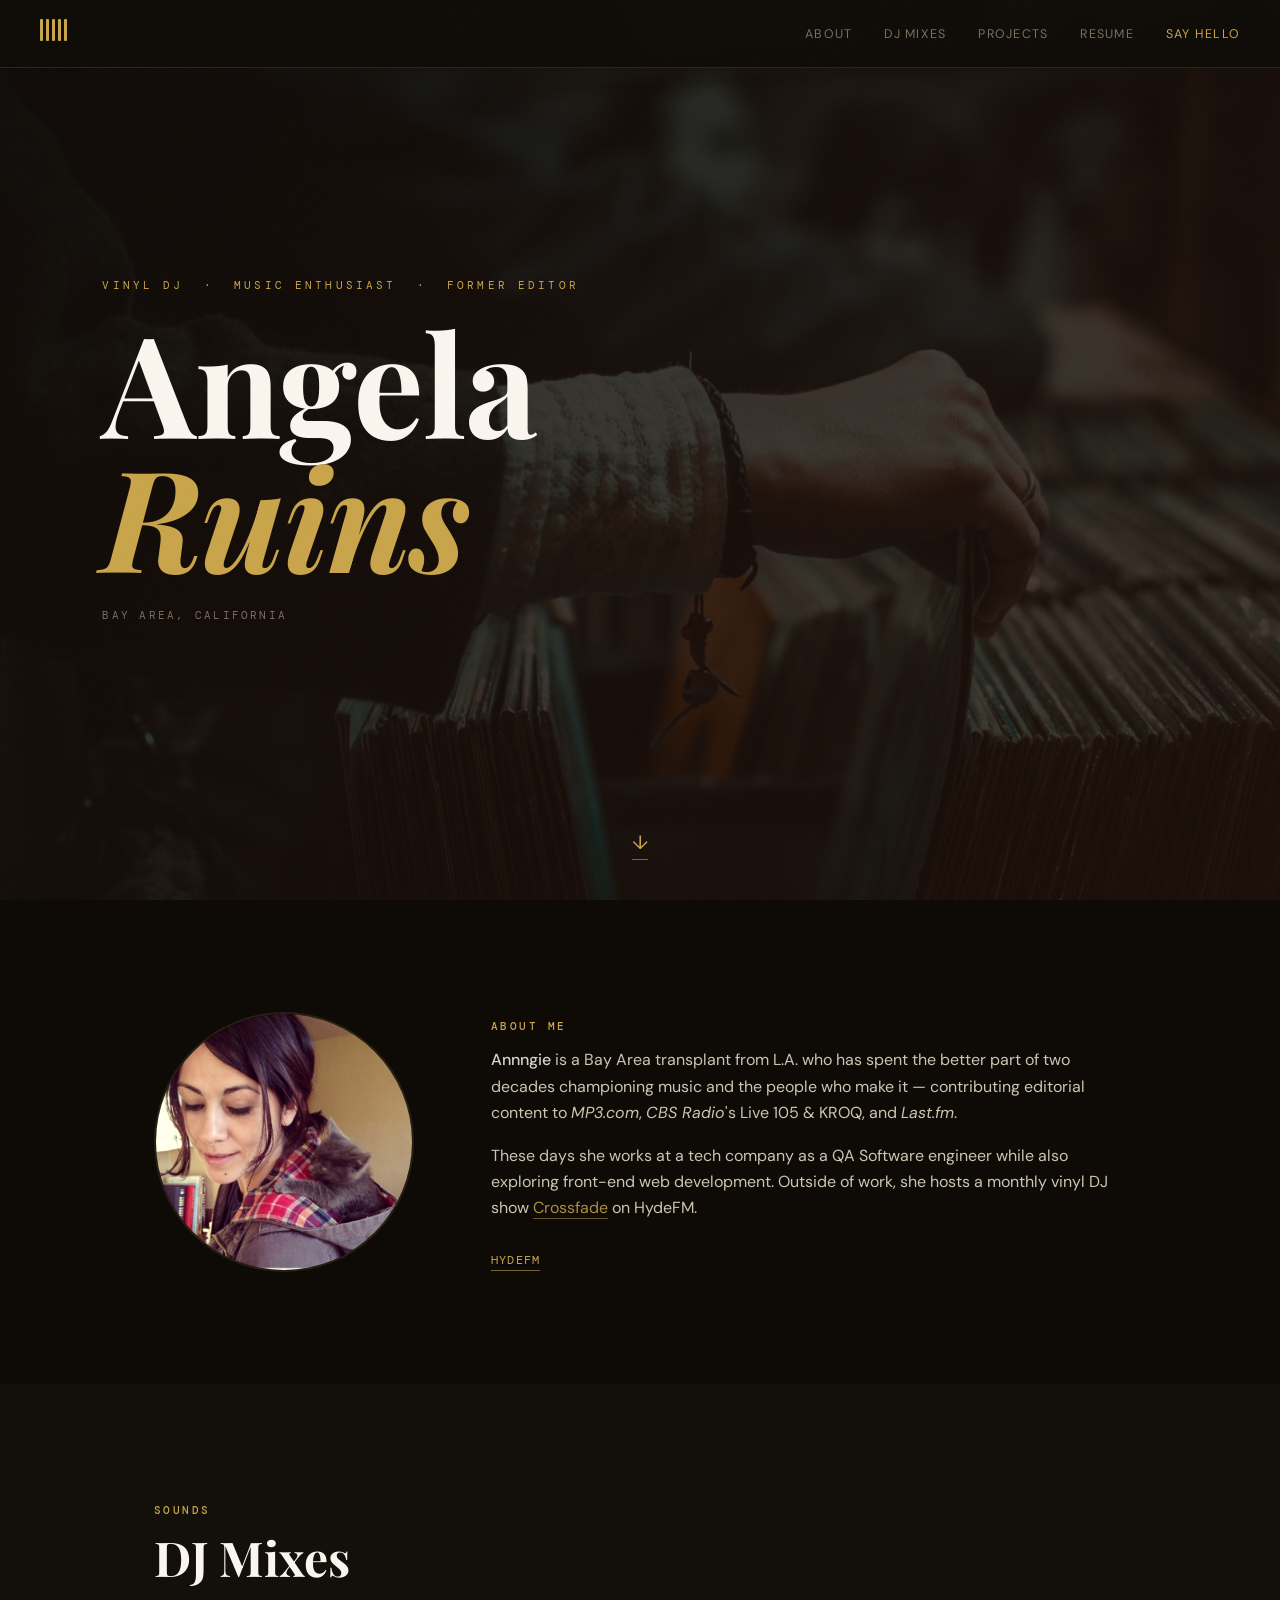
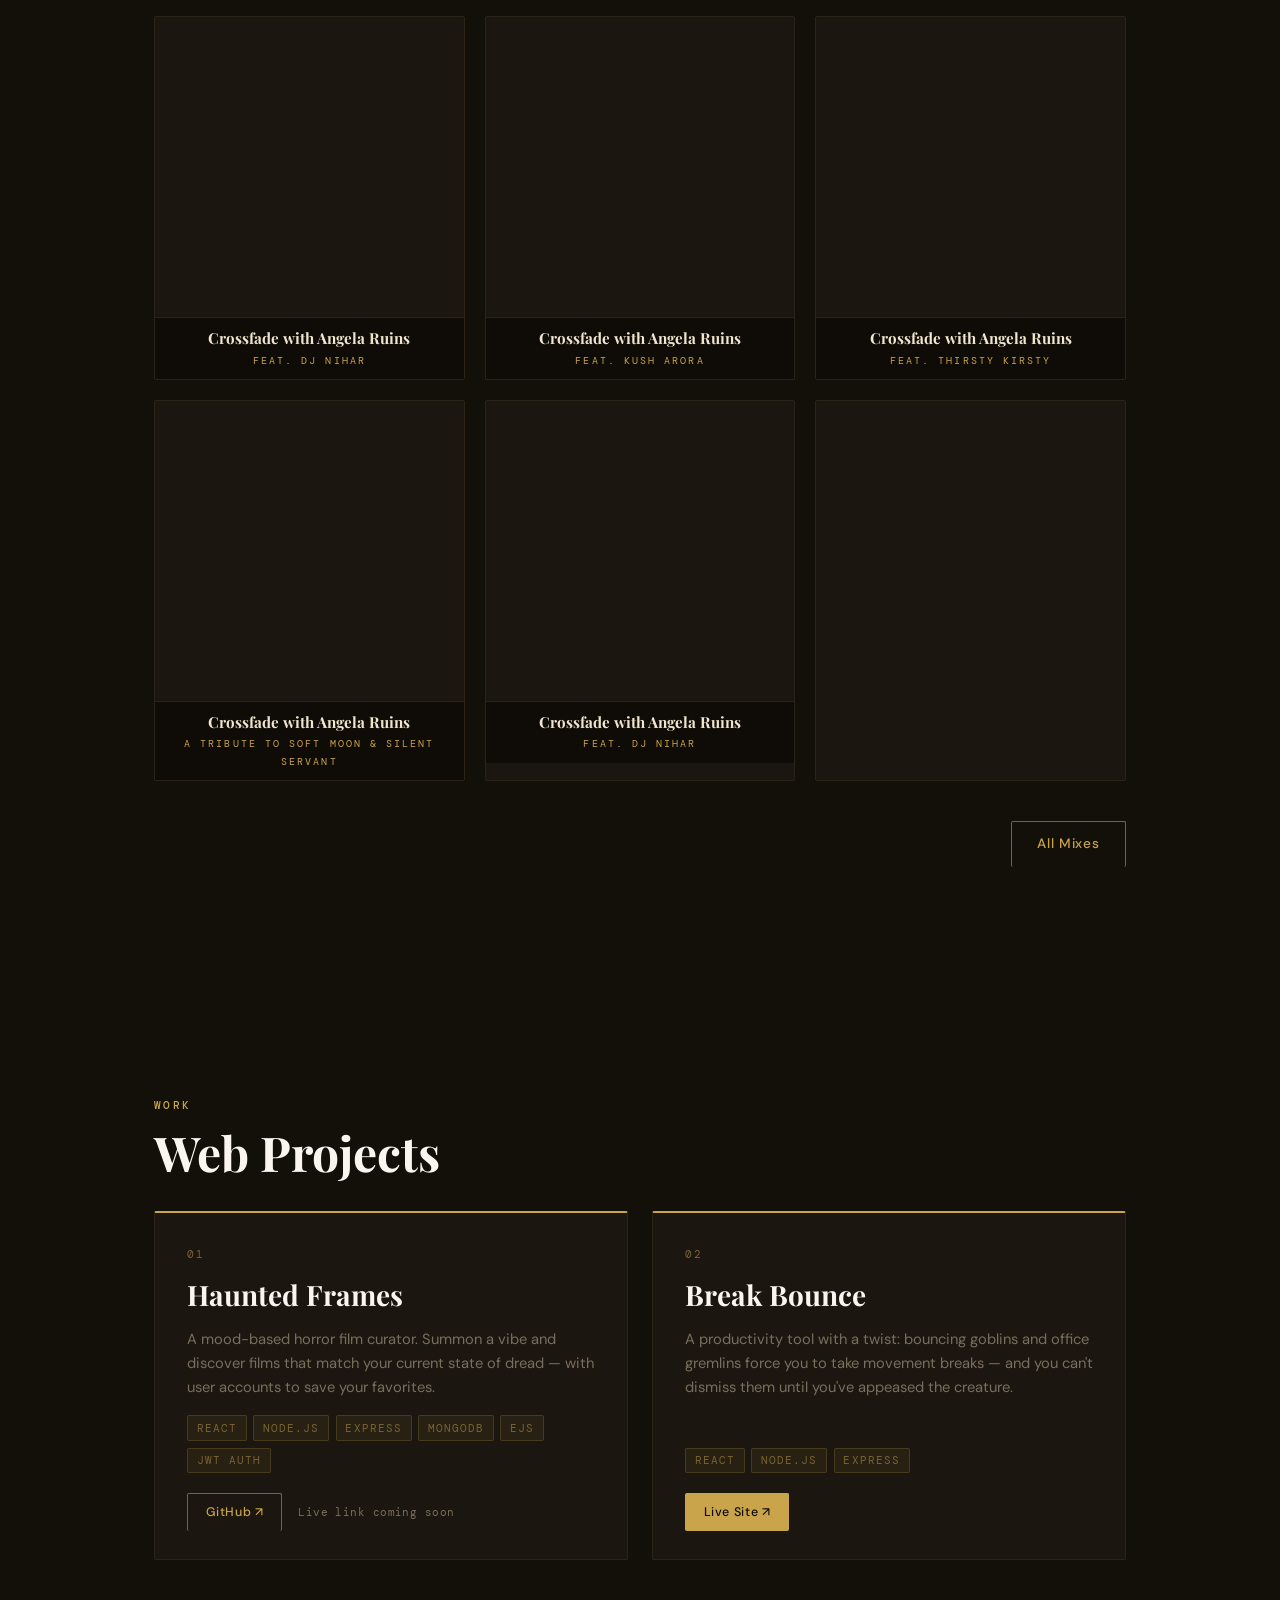
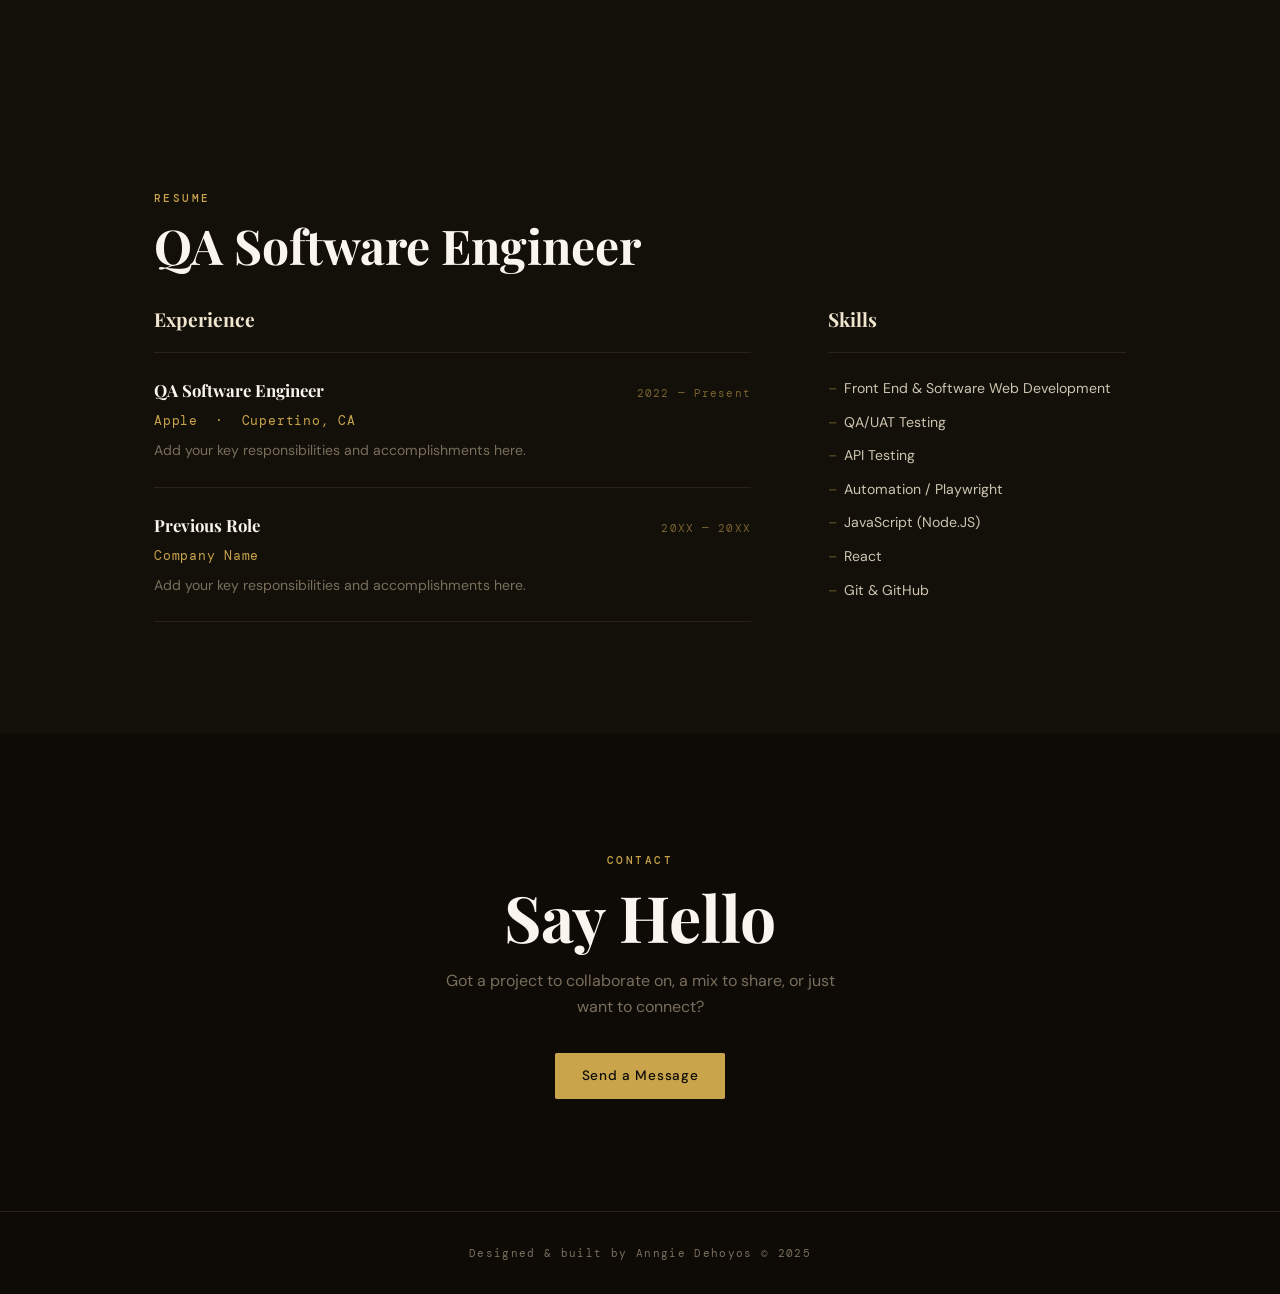
==== index.html @ 7c6131b7 "updated the bio" ====
<!doctype html>
<html lang="en">
  <head>
    <meta charset="UTF-8" />
    <meta name="viewport" content="width=device-width, initial-scale=1.0" />
    <title>Angela Ruins — Anngie Dehoyos</title>
    <link rel="preconnect" href="https://fonts.googleapis.com" />
    <link rel="preconnect" href="https://fonts.gstatic.com" crossorigin />
    <link
      href="https://fonts.googleapis.com/css2?family=Playfair+Display:ital,wght@0,400;0,700;1,400;1,700&family=DM+Sans:opsz,wght@9..40,300;9..40,400;9..40,500&family=DM+Mono:ital,wght@0,400;0,500;1,400&display=swap"
      rel="stylesheet"
    />
    <link rel="stylesheet" href="css/style.css" />
  </head>
  <body>
    <nav class="nav" id="nav">
      <a href="#top" class="nav__logo" aria-label="Home">
        <span class="eq">
          <span class="eq__bar"></span>
          <span class="eq__bar"></span>
          <span class="eq__bar"></span>
          <span class="eq__bar"></span>
          <span class="eq__bar"></span>
        </span>
      </a>
      <button
        class="nav__hamburger"
        id="hamburger"
        aria-label="Open menu"
        aria-expanded="false"
      >
        <span></span>
        <span></span>
        <span></span>
      </button>
      <ul class="nav__links" id="nav-links">
        <li><a href="#about">About</a></li>
        <li><a href="#mixes">DJ Mixes</a></li>
        <li><a href="#projects">Projects</a></li>
        <li><a href="#resume">Resume</a></li>
        <li><a href="#contact" class="nav__cta">Say Hello</a></li>
      </ul>
    </nav>

    <header class="hero" id="top">
      <div class="hero__overlay"></div>
      <div class="hero__content">
        <p class="hero__eyebrow">
          Vinyl DJ &nbsp;·&nbsp; Music Enthusiast &nbsp;·&nbsp; Former Editor
        </p>
        <h1 class="hero__name">Angela<br /><em>Ruins</em></h1>
        <p class="hero__location">Bay Area, California</p>
      </div>
      <a href="#about" class="hero__scroll" aria-label="Scroll down">↓</a>
    </header>

    <!-- ============ ABOUT ============ -->
    <section class="about" id="about">
      <div class="container">
        <div class="about__inner">
          <div class="about__img-wrap">
            <img
              src="images/work/anngieprofile.jpg"
              alt="Anngie Dehoyos"
              class="about__img"
            />
          </div>
          <div class="about__body">
            <span class="label">About Me</span>
            <!-- <h2>QA Lead, Web Developer <em>&amp; Vinyl DJ</em></h2> -->
            <p>
              <strong>Annngie</strong> is a Bay Area transplant from L.A. who
              has spent the better part of two decades championing music and the
              people who make it — contributing editorial content to
              <em>MP3.com</em>, <em>CBS Radio</em>'s Live 105 &amp; KROQ, and
              <em>Last.fm</em>.
            </p>
            <p>
              These days she works at a tech company as a QA Software engineer
              while also exploring front-end web development. Outside of work,
              she hosts a monthly vinyl DJ show
              <a
                href="https://hydefm.com/residents/angela-ruins/"
                target="_blank"
                rel="noopener"
                >Crossfade</a
              >
              on HydeFM.
            </p>
            <div class="about__links">
              <a
                href="https://hydefm.com/residents/angela-ruins/"
                target="_blank"
                rel="noopener"
                >HydeFM</a
              >
            </div>
          </div>
        </div>
      </div>
    </section>

    <!-- ============ DJ MIXES ============ -->
    <section class="mixes" id="mixes">
      <div class="container">
        <span class="label">Sounds</span>
        <h2>DJ Mixes</h2>
        <div class="mixes__grid">
          <div class="mix-card">
            <iframe
              scrolling="no"
              frameborder="no"
              allow="autoplay"
              src="https://w.soundcloud.com/player/?url=https%3A//api.soundcloud.com/tracks/1441502086&color=%23c9a44a&auto_play=false&hide_related=false&show_comments=true&show_user=true&show_reposts=false&show_teaser=true&visual=true"
            ></iframe>
            <div class="mix-card__label">
              <p class="mix-card__show">Crossfade with Angela Ruins</p>
              <p class="mix-card__guest">feat. DJ Nihar</p>
            </div>
          </div>

          <div class="mix-card">
            <iframe
              scrolling="no"
              frameborder="no"
              allow="autoplay"
              src="https://w.soundcloud.com/player/?url=https%3A//api.soundcloud.com/tracks/1631159748&color=%23c9a44a&auto_play=false&hide_related=false&show_comments=true&show_user=true&show_reposts=false&show_teaser=true&visual=true"
            ></iframe>
            <div class="mix-card__label">
              <p class="mix-card__show">Crossfade with Angela Ruins</p>
              <p class="mix-card__guest">feat. Kush Arora</p>
            </div>
          </div>

          <div class="mix-card">
            <iframe
              scrolling="no"
              frameborder="no"
              allow="autoplay"
              src="https://w.soundcloud.com/player/?url=https%3A//api.soundcloud.com/tracks/2148086550&color=%23c9a44a&auto_play=false&hide_related=false&show_comments=true&show_user=true&show_reposts=false&show_teaser=true&visual=true"
            ></iframe>
            <div class="mix-card__label">
              <p class="mix-card__show">Crossfade with Angela Ruins</p>
              <p class="mix-card__guest">feat. Thirsty Kirsty</p>
            </div>
          </div>

          <div class="mix-card">
            <iframe
              scrolling="no"
              frameborder="no"
              allow="autoplay"
              src="https://w.soundcloud.com/player/?url=https%3A//api.soundcloud.com/tracks/1739019846&color=%23c9a44a&auto_play=false&hide_related=false&show_comments=true&show_user=true&show_reposts=false&show_teaser=true&visual=true"
            ></iframe>
            <div class="mix-card__label">
              <p class="mix-card__show">Crossfade with Angela Ruins</p>
              <p class="mix-card__guest">
                A Tribute to Soft Moon &amp; Silent Servant
              </p>
            </div>
          </div>

          <div class="mix-card">
            <iframe
              scrolling="no"
              frameborder="no"
              allow="autoplay"
              src="https://w.soundcloud.com/player/?url=https%3A//api.soundcloud.com/tracks/1608524070&color=%23c9a44a&auto_play=false&hide_related=false&show_comments=true&show_user=true&show_reposts=false&show_teaser=true&visual=true"
            ></iframe>
            <div class="mix-card__label">
              <p class="mix-card__show">Crossfade with Angela Ruins</p>
              <p class="mix-card__guest">feat. DJ Nihar</p>
            </div>
          </div>

          <div class="mix-card">
            <iframe
              scrolling="no"
              frameborder="no"
              allow="autoplay"
              src="https://w.soundcloud.com/player/?url=https%3A//api.soundcloud.com/tracks/2106575844&color=%23c9a44a&auto_play=false&hide_related=false&show_comments=true&show_user=true&show_reposts=false&show_teaser=true&visual=true"
            ></iframe>
          </div>
        </div>
        <div class="mixes__more">
          <a href="djmixes.html" class="btn btn--outline">All Mixes</a>
        </div>
      </div>
    </section>

    <!-- ============ PROJECTS ============ -->
    <section class="projects" id="projects">
      <div class="container">
        <span class="label">Work</span>
        <h2>Web Projects</h2>
        <div class="projects__grid">
          <article class="project-card">
            <span class="project-card__num">01</span>
            <h3 class="project-card__title">Haunted Frames</h3>
            <p class="project-card__desc">
              A mood-based horror film curator. Summon a vibe and discover films
              that match your current state of dread — with user accounts to
              save your favorites.
            </p>
            <ul class="project-card__stack">
              <li>React</li>
              <li>Node.js</li>
              <li>Express</li>
              <li>MongoDB</li>
              <li>EJS</li>
              <li>JWT Auth</li>
            </ul>
            <div class="project-card__actions">
              <a href="#" class="btn btn--outline btn--sm">GitHub ↗</a>
              <span class="project-card__status">Live link coming soon</span>
            </div>
          </article>

          <article class="project-card">
            <span class="project-card__num">02</span>
            <h3 class="project-card__title">Break Bounce</h3>
            <p class="project-card__desc">
              A productivity tool with a twist: bouncing goblins and office
              gremlins force you to take movement breaks — and you can't dismiss
              them until you've appeased the creature.
            </p>
            <ul class="project-card__stack">
              <li>React</li>
              <li>Node.js</li>
              <li>Express</li>
            </ul>
            <div class="project-card__actions">
              <a
                href="https://break-bounce.vercel.app/"
                target="_blank"
                rel="noopener"
                class="btn btn--accent btn--sm"
                >Live Site ↗</a
              >
            </div>
          </article>
        </div>
      </div>
    </section>

    <!-- ============ RESUME ============ -->
    <section class="resume" id="resume">
      <div class="container">
        <span class="label">Resume</span>
        <h2>QA Software Engineer</h2>
        <div class="resume__inner">
          <div class="resume__experience">
            <h3>Experience</h3>

            <div class="resume__entry">
              <div class="resume__entry-header">
                <strong>QA Software Engineer</strong>
                <span class="resume__years">2022 — Present</span>
              </div>
              <p class="resume__company">Apple &nbsp;·&nbsp; Cupertino, CA</p>
              <p class="resume__detail">
                Add your key responsibilities and accomplishments here.
              </p>
            </div>

            <div class="resume__entry">
              <div class="resume__entry-header">
                <strong>Previous Role</strong>
                <span class="resume__years">20XX — 20XX</span>
              </div>
              <p class="resume__company">Company Name</p>
              <p class="resume__detail">
                Add your key responsibilities and accomplishments here.
              </p>
            </div>
          </div>

          <div class="resume__skills">
            <h3>Skills</h3>
            <ul>
              <li>Front End & Software Web Development</li>
              <li>QA/UAT Testing</li>
              <li>API Testing</li>
              <li>Automation / Playwright</li>
              <li>JavaScript (Node.JS)</li>
              <li>React</li>
              <li>Git &amp; GitHub</li>
            </ul>
          </div>
        </div>
      </div>
    </section>

    <!-- ============ CONTACT ============ -->
    <section class="contact" id="contact">
      <div class="container">
        <span class="label">Contact</span>
        <h2 class="contact__heading">Say Hello</h2>
        <p class="contact__sub">
          Got a project to collaborate on, a mix to share, or just want to
          connect?
        </p>
        <a href="mailto:thakillerbee@gmail.com" class="btn btn--accent"
          >Send a Message</a
        >
      </div>
    </section>

    <footer class="footer">
      <div class="container">
        <p>Designed &amp; built by Anngie Dehoyos &copy; 2025</p>
      </div>
    </footer>

    <script src="js/main.js"></script>
  </body>
</html>
---- css/style.css ----
/* ============================================================
   WARM ANALOG VINYL — Angela Ruins
   ============================================================ */

:root {
  --bg:       #0e0b07;
  --bg-alt:   #131009;
  --bg-card:  #1c1610;
  --border:   #2c2318;
  --gold:     #c9a44a;
  --gold-dim: #7a6332;
  --cream:    #f0e5cf;
  --muted:    #7a6e5c;
  --white:    #faf6ef;

  --serif: 'Playfair Display', Georgia, serif;
  --sans:  'DM Sans', system-ui, -apple-system, sans-serif;
  --mono:  'DM Mono', 'Courier New', monospace;

  --max-w: 1100px;
  --pad:   clamp(1.5rem, 5vw, 4rem);
}

/* ---- Reset ---- */
*, *::before, *::after { box-sizing: border-box; margin: 0; padding: 0; }
html  { scroll-behavior: smooth; }
img   { max-width: 100%; display: block; }
ul    { list-style: none; }
a     { color: inherit; text-decoration: none; }

/* ---- Grain overlay ---- */
body::after {
  content: '';
  position: fixed;
  inset: 0;
  background-image: url("data:image/svg+xml,%3Csvg xmlns='http://www.w3.org/2000/svg' width='300' height='300'%3E%3Cfilter id='n'%3E%3CfeTurbulence type='fractalNoise' baseFrequency='0.75' numOctaves='4' stitchTiles='stitch'/%3E%3C/filter%3E%3Crect width='300' height='300' filter='url(%23n)' opacity='1'/%3E%3C/svg%3E");
  opacity: 0.03;
  pointer-events: none;
  z-index: 9998;
}

body {
  background-color: var(--bg);
  color: var(--cream);
  font-family: var(--sans);
  font-size: 1rem;
  line-height: 1.65;
  -webkit-font-smoothing: antialiased;
}

/* ---- Utility ---- */
.container {
  max-width: var(--max-w);
  margin: 0 auto;
  padding: 0 var(--pad);
}

.label {
  display: inline-block;
  font-family: var(--mono);
  font-size: 0.7rem;
  font-weight: 500;
  letter-spacing: 0.22em;
  text-transform: uppercase;
  color: var(--gold);
  margin-bottom: 0.75rem;
}

h2 {
  font-family: var(--serif);
  font-size: clamp(2rem, 4vw, 3rem);
  font-weight: 700;
  color: var(--white);
  line-height: 1.1;
  margin-bottom: 2rem;
}

h2 em {
  font-style: italic;
  color: var(--gold);
}

h3 {
  font-family: var(--serif);
  font-size: 1.2rem;
  font-weight: 700;
  color: var(--cream);
  margin-bottom: 1.25rem;
}

p { color: var(--cream); opacity: 0.85; }
strong { color: var(--white); font-weight: 500; }

a:not(.btn):not(.nav__logo):not(.nav__links a):not(.nav__cta) {
  color: var(--gold);
  border-bottom: 1px solid var(--gold-dim);
  transition: color 0.2s, border-color 0.2s;
}
a:not(.btn):not(.nav__logo):not(.nav__links a):not(.nav__cta):hover {
  color: var(--white);
  border-color: var(--cream);
}

/* ---- Buttons ---- */
.btn {
  display: inline-block;
  font-family: var(--sans);
  font-size: 0.85rem;
  font-weight: 500;
  letter-spacing: 0.05em;
  padding: 0.7rem 1.6rem;
  border-radius: 2px;
  border: 1px solid transparent;
  cursor: pointer;
  transition: background 0.2s, color 0.2s, border-color 0.2s;
  text-decoration: none;
  border-bottom: none;
}

.btn--accent {
  background: var(--gold);
  color: var(--bg);
  border-color: var(--gold);
}
.btn--accent:hover {
  background: #ddb95a;
  border-color: #ddb95a;
  color: var(--bg);
}

.btn--outline {
  background: transparent;
  color: var(--gold);
  border-color: var(--gold-dim);
}
.btn--outline:hover {
  border-color: var(--gold);
  color: var(--white);
}

.btn--ghost {
  background: transparent;
  color: var(--muted);
  border-color: var(--border);
}
.btn--ghost:hover {
  color: var(--cream);
  border-color: var(--muted);
}

.btn--sm {
  font-size: 0.78rem;
  padding: 0.5rem 1.1rem;
}

/* ============================================================
   NAV
   ============================================================ */
.nav {
  position: fixed;
  top: 0; left: 0;
  width: 100%;
  z-index: 1000;
  display: flex;
  align-items: center;
  justify-content: space-between;
  padding: 1.1rem 2.5rem;
  background: rgba(14, 11, 7, 0.93);
  backdrop-filter: blur(10px);
  -webkit-backdrop-filter: blur(10px);
  border-bottom: 1px solid var(--border);
}

.nav__logo {
  font-family: var(--serif);
  font-size: 1.2rem;
  font-style: italic;
  color: var(--gold);
  letter-spacing: 0.01em;
  transition: color 0.2s;
}
.nav__logo:hover { color: var(--cream); }

.eq {
  display: inline-flex;
  align-items: flex-end;
  gap: 3px;
  height: 22px;
}

.eq__bar {
  display: block;
  width: 3px;
  height: 22px;
  background: var(--gold);
  border-radius: 1px;
  transform-origin: bottom;
  animation: eq-bounce 0.9s ease-in-out infinite alternate;
}
.eq__bar:nth-child(1) { animation-duration: 0.8s;  animation-delay: 0.0s;  }
.eq__bar:nth-child(2) { animation-duration: 1.1s;  animation-delay: 0.2s;  }
.eq__bar:nth-child(3) { animation-duration: 0.65s; animation-delay: 0.05s; }
.eq__bar:nth-child(4) { animation-duration: 1.25s; animation-delay: 0.35s; }
.eq__bar:nth-child(5) { animation-duration: 0.95s; animation-delay: 0.15s; }

@keyframes eq-bounce {
  from { transform: scaleY(0.15); }
  to   { transform: scaleY(1);    }
}

.nav__links {
  display: flex;
  align-items: center;
  gap: 2rem;
}

.nav__links a {
  font-size: 0.78rem;
  font-weight: 400;
  letter-spacing: 0.1em;
  text-transform: uppercase;
  color: var(--muted);
  transition: color 0.2s;
  border: none;
}
.nav__links a:hover { color: var(--cream); }

.nav__cta { color: var(--gold) !important; }

.nav__hamburger {
  display: none;
  flex-direction: column;
  gap: 5px;
  background: none;
  border: none;
  cursor: pointer;
  padding: 4px;
  position: relative;
  z-index: 1001;
}
.nav__hamburger span {
  display: block;
  width: 22px;
  height: 1.5px;
  background: var(--cream);
  transition: transform 0.25s, opacity 0.25s;
}
.nav__hamburger.open span:nth-child(1) { transform: translateY(6.5px) rotate(45deg); }
.nav__hamburger.open span:nth-child(2) { opacity: 0; }
.nav__hamburger.open span:nth-child(3) { transform: translateY(-6.5px) rotate(-45deg); }

/* ============================================================
   HERO
   ============================================================ */
.hero {
  position: relative;
  height: 100svh;
  min-height: 600px;
  display: flex;
  align-items: center;
  background: url('../images/work/edu-grande-81410-unsplash.jpg') center / cover no-repeat;
  overflow: hidden;
}

.hero__overlay {
  position: absolute;
  inset: 0;
  background: linear-gradient(
    135deg,
    rgba(14, 11, 7, 0.88) 0%,
    rgba(28, 16, 8, 0.78) 100%
  );
}

.hero__content {
  position: relative;
  z-index: 1;
  padding: 0 clamp(2rem, 8vw, 8rem);
}

.hero__eyebrow {
  font-family: var(--mono);
  font-size: 0.7rem;
  letter-spacing: 0.28em;
  text-transform: uppercase;
  color: var(--gold);
  opacity: 1;
  margin-bottom: 1.25rem;
}

.hero__name {
  font-family: var(--serif);
  font-size: clamp(4rem, 11vw, 9.5rem);
  font-weight: 700;
  line-height: 0.95;
  color: var(--white);
  letter-spacing: -0.01em;
}
.hero__name em {
  font-style: italic;
  color: var(--gold);
}

.hero__location {
  font-family: var(--mono);
  font-size: 0.7rem;
  letter-spacing: 0.2em;
  text-transform: uppercase;
  color: var(--muted);
  opacity: 1;
  margin-top: 1.5rem;
}

.hero__scroll {
  position: absolute;
  bottom: 2.5rem;
  left: 50%;
  transform: translateX(-50%);
  color: var(--muted);
  font-size: 1.2rem;
  z-index: 1;
  animation: bob 2.5s ease-in-out infinite;
  border: none;
}
@keyframes bob {
  0%, 100% { transform: translateX(-50%) translateY(0); }
  50%       { transform: translateX(-50%) translateY(7px); }
}

/* ============================================================
   SECTIONS — shared
   ============================================================ */
section {
  padding: clamp(4.5rem, 9vw, 7rem) 0;
  scroll-margin-top: 70px;
}

/* ============================================================
   ABOUT
   ============================================================ */
.about { background: var(--bg); }

.about__inner {
  display: grid;
  grid-template-columns: 260px 1fr;
  gap: clamp(2.5rem, 6vw, 5rem);
  align-items: start;
}

.about__img-wrap {
  position: sticky;
  top: 7rem;
}

.about__img {
  width: 100%;
  aspect-ratio: 1;
  object-fit: cover;
  border-radius: 50%;
  border: 2px solid var(--border);
  filter: sepia(12%) contrast(1.05);
}

.about__body p + p { margin-top: 1rem; }

.about__links {
  display: flex;
  gap: 1.5rem;
  margin-top: 1.75rem;
}

.about__links a {
  font-family: var(--mono);
  font-size: 0.78rem;
  letter-spacing: 0.1em;
  text-transform: uppercase;
}

/* ============================================================
   MIXES
   ============================================================ */
.mixes { background: var(--bg-alt); }

.mixes__grid {
  display: grid;
  grid-template-columns: repeat(3, 1fr);
  gap: 1.25rem;
}

.mix-card {
  position: relative;
  border: 1px solid var(--border);
  border-radius: 2px;
  overflow: hidden;
  background: var(--bg-card);
  transition: border-color 0.2s;
}
.mix-card:hover { border-color: var(--gold-dim); }

.mix-card iframe {
  display: block;
  width: 100%;
  height: 300px;
  border: none;
}

.mix-card__label {
  padding: 0.65rem 1rem;
  text-align: center;
  background: rgba(14, 11, 7, 0.85);
  border-top: 1px solid var(--border);
}

.mix-card__show {
  font-family: var(--serif);
  font-size: 0.95rem;
  font-weight: 700;
  color: var(--cream);
  opacity: 1;
  line-height: 1.3;
}
.mix-card__guest {
  font-family: var(--mono);
  font-size: 0.65rem;
  letter-spacing: 0.2em;
  text-transform: uppercase;
  color: var(--gold);
  opacity: 1;
  margin-top: 0.2rem;
}

.mixes__more {
  margin-top: 2.5rem;
  text-align: right;
}

/* ============================================================
   PROJECTS
   ============================================================ */
.projects { background: var(--bg-alt); }

.projects__grid {
  display: grid;
  grid-template-columns: 1fr 1fr;
  gap: 1.5rem;
}

.project-card {
  background: var(--bg-card);
  border: 1px solid var(--border);
  border-top: 2px solid var(--gold);
  padding: 2rem 2rem 1.75rem;
  display: flex;
  flex-direction: column;
  gap: 1rem;
  border-radius: 2px;
  transition: transform 0.2s, border-color 0.2s;
}
.project-card:hover {
  transform: translateY(-3px);
  border-color: var(--gold-dim);
  border-top-color: var(--gold);
}

.project-card__num {
  font-family: var(--mono);
  font-size: 0.7rem;
  letter-spacing: 0.18em;
  color: var(--gold-dim);
}

.project-card__title {
  font-family: var(--serif);
  font-size: 1.75rem;
  font-weight: 700;
  color: var(--white);
  margin: 0;
  line-height: 1.1;
}

.project-card__desc {
  font-size: 0.92rem;
  line-height: 1.65;
  color: var(--muted);
  opacity: 1;
  flex: 1;
}

.project-card__stack {
  display: flex;
  flex-wrap: wrap;
  gap: 0.4rem;
  padding: 0;
}
.project-card__stack li {
  font-family: var(--mono);
  font-size: 0.66rem;
  letter-spacing: 0.1em;
  text-transform: uppercase;
  color: var(--gold-dim);
  background: rgba(201, 164, 74, 0.07);
  border: 1px solid rgba(201, 164, 74, 0.2);
  padding: 0.2rem 0.55rem;
  border-radius: 2px;
}

.project-card__actions {
  display: flex;
  align-items: center;
  gap: 1rem;
  margin-top: 0.25rem;
}

.project-card__status {
  font-family: var(--mono);
  font-size: 0.7rem;
  color: var(--muted);
  letter-spacing: 0.04em;
}

/* ============================================================
   RESUME
   ============================================================ */
.resume { background: var(--bg-alt); }

.resume__inner {
  display: grid;
  grid-template-columns: 2fr 1fr;
  gap: clamp(2rem, 6vw, 5rem);
}

.resume__experience h3,
.resume__skills h3 {
  padding-bottom: 1rem;
  border-bottom: 1px solid var(--border);
  margin-bottom: 0;
}

.resume__entry {
  padding: 1.5rem 0;
  border-bottom: 1px solid var(--border);
}

.resume__entry-header {
  display: flex;
  justify-content: space-between;
  align-items: baseline;
  gap: 1rem;
  margin-bottom: 0.35rem;
}
.resume__entry-header strong {
  font-family: var(--serif);
  font-size: 1.05rem;
  font-weight: 700;
  color: var(--white);
}

.resume__years {
  font-family: var(--mono);
  font-size: 0.7rem;
  letter-spacing: 0.1em;
  color: var(--gold-dim);
  white-space: nowrap;
}

.resume__company {
  font-size: 0.8rem;
  font-family: var(--mono);
  color: var(--gold);
  letter-spacing: 0.06em;
  margin-bottom: 0.5rem;
  opacity: 1;
}

.resume__detail {
  font-size: 0.88rem;
  color: var(--muted);
  opacity: 1;
}

.resume__skills ul {
  display: flex;
  flex-direction: column;
  gap: 0.65rem;
  margin-top: 1.5rem;
}
.resume__skills li {
  font-size: 0.88rem;
  color: var(--cream);
  padding-left: 1rem;
  position: relative;
  opacity: 0.85;
}
.resume__skills li::before {
  content: '–';
  position: absolute;
  left: 0;
  color: var(--gold-dim);
}

/* ============================================================
   CONTACT
   ============================================================ */
.contact {
  background: var(--bg);
  text-align: center;
}

.contact__heading {
  font-family: var(--serif);
  font-size: clamp(2.5rem, 5vw, 4rem);
  font-weight: 700;
  color: var(--white);
  margin-bottom: 1rem;
  line-height: 1.1;
}

.contact__sub {
  font-size: 1rem;
  color: var(--muted);
  opacity: 1;
  max-width: 400px;
  margin: 0 auto 2rem;
}

/* mixes standalone page — offset for fixed nav */
.mixes--page {
  padding-top: clamp(6rem, 12vw, 9rem);
  background: var(--bg);
}

/* ============================================================
   FOOTER
   ============================================================ */
.footer {
  background: var(--bg);
  border-top: 1px solid var(--border);
  padding: 2rem 0;
  text-align: center;
}
.footer p {
  font-family: var(--mono);
  font-size: 0.7rem;
  letter-spacing: 0.12em;
  color: var(--muted);
  opacity: 1;
}

/* ============================================================
   RESPONSIVE
   ============================================================ */
@media (max-width: 900px) {
  .mixes__grid {
    grid-template-columns: repeat(2, 1fr);
  }
  .resume__inner {
    grid-template-columns: 1fr;
    gap: 2.5rem;
  }
}

@media (max-width: 700px) {
  .nav__hamburger { display: flex; }

  .nav__links {
    display: none;
    position: fixed;
    inset: 0;
    background: var(--bg);
    flex-direction: column;
    justify-content: center;
    align-items: center;
    gap: 2.5rem;
    z-index: 999;
  }
  .nav__links.open { display: flex; }
  .nav__links a { font-size: 1rem; }

  .about__inner {
    grid-template-columns: 1fr;
  }
  .about__img-wrap {
    position: static;
    max-width: 200px;
    margin: 0 auto;
  }
  .about__body  { text-align: center; }
  .about__links { justify-content: center; }

  .projects__grid { grid-template-columns: 1fr; }
  .mixes__grid    { grid-template-columns: 1fr; }

  .resume__entry-header {
    flex-direction: column;
    gap: 0.15rem;
  }
}
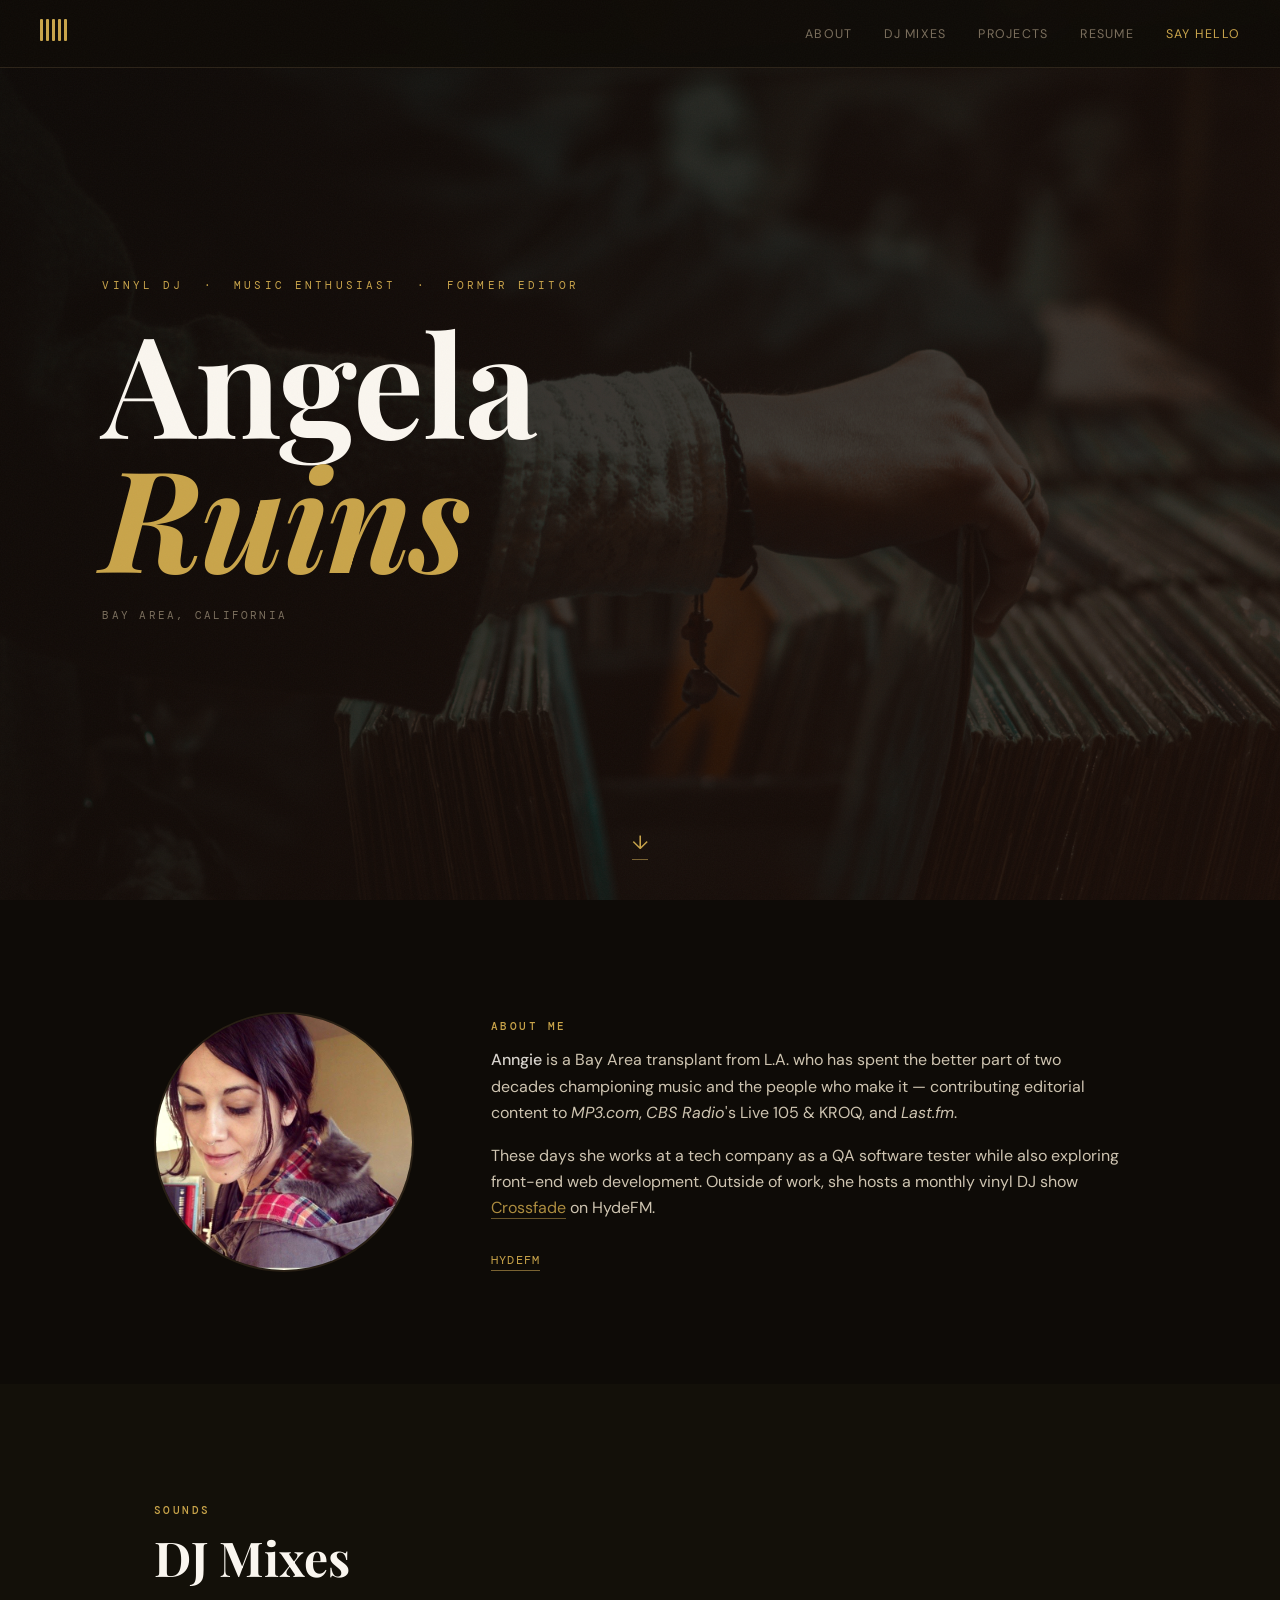
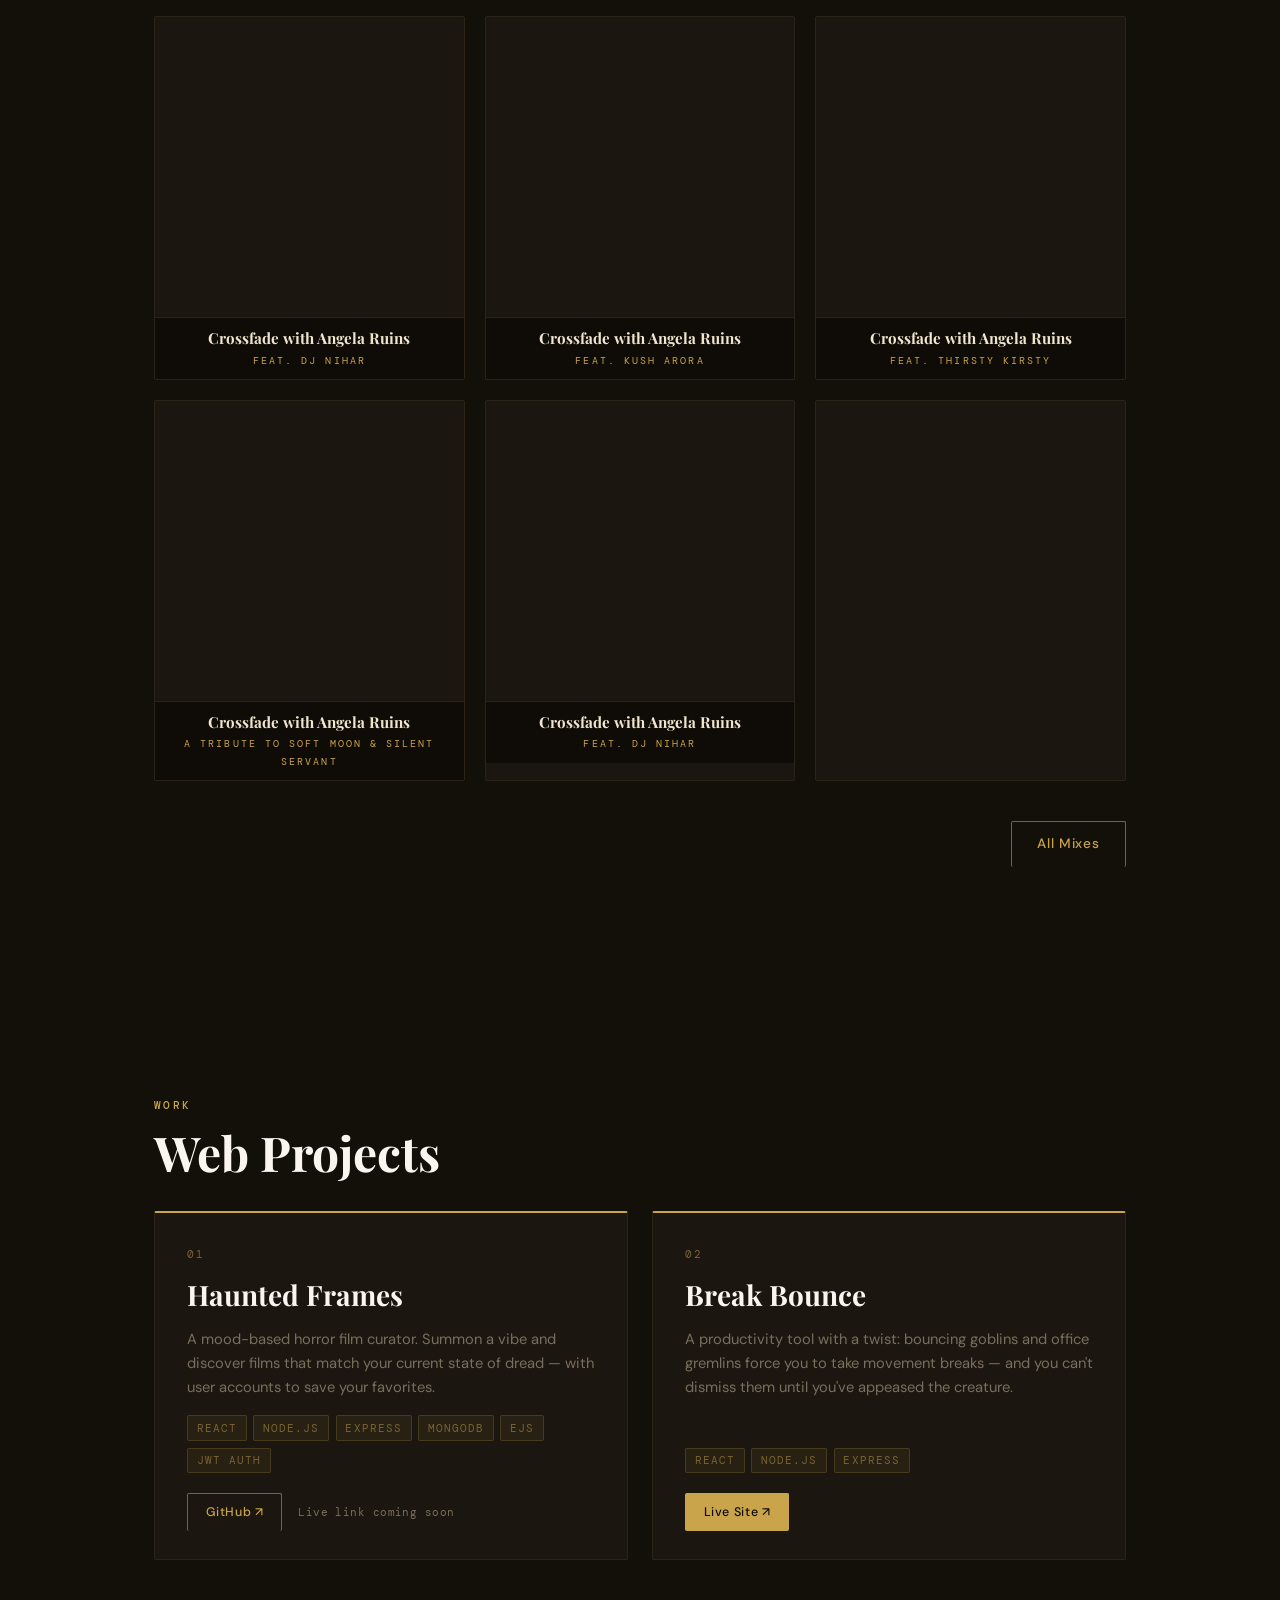
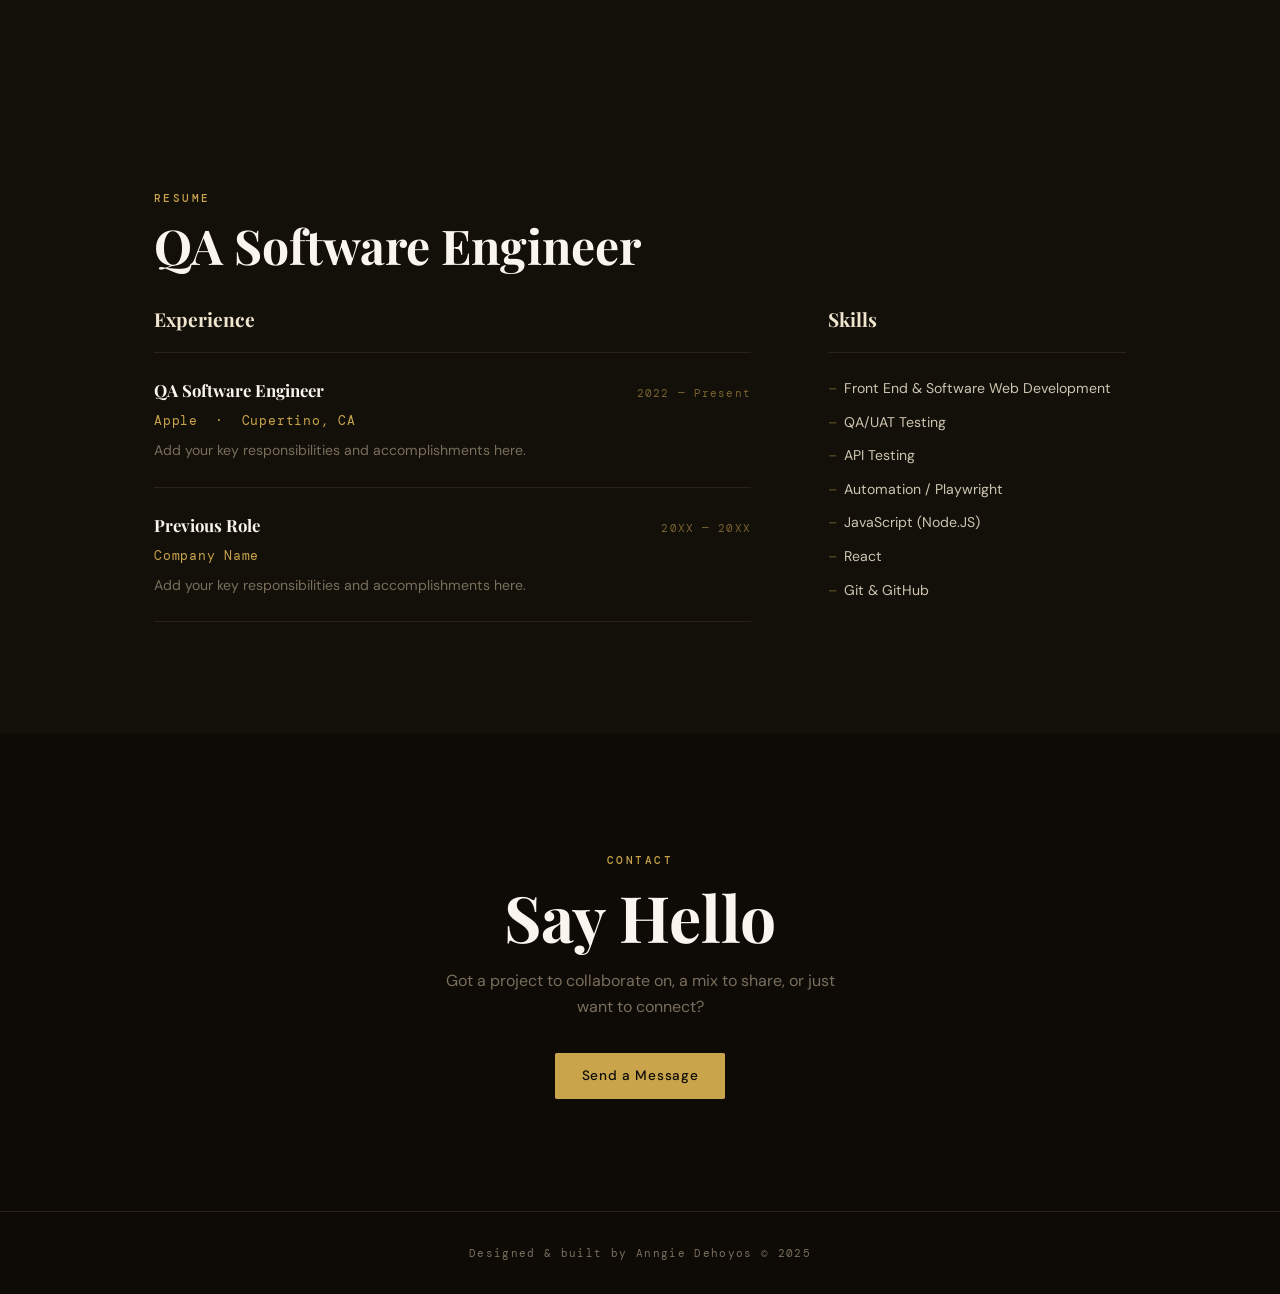
==== commit 304531d0: "Update index.html about me" ====
--- a/index.html
+++ b/index.html
@@ -69,14 +69,14 @@
             <span class="label">About Me</span>
             <!-- <h2>QA Lead, Web Developer <em>&amp; Vinyl DJ</em></h2> -->
             <p>
-              <strong>Annngie</strong> is a Bay Area transplant from L.A. who
-              has spent the better part of two decades championing music and the
+              <strong>Anngie</strong> is a Bay Area transplant from L.A. who has
+              spent the better part of two decades championing music and the
               people who make it — contributing editorial content to
               <em>MP3.com</em>, <em>CBS Radio</em>'s Live 105 &amp; KROQ, and
               <em>Last.fm</em>.
             </p>
             <p>
-              These days she works at a tech company as a QA Software engineer
+              These days she works at a tech company as a QA software tester
               while also exploring front-end web development. Outside of work,
               she hosts a monthly vinyl DJ show
               <a
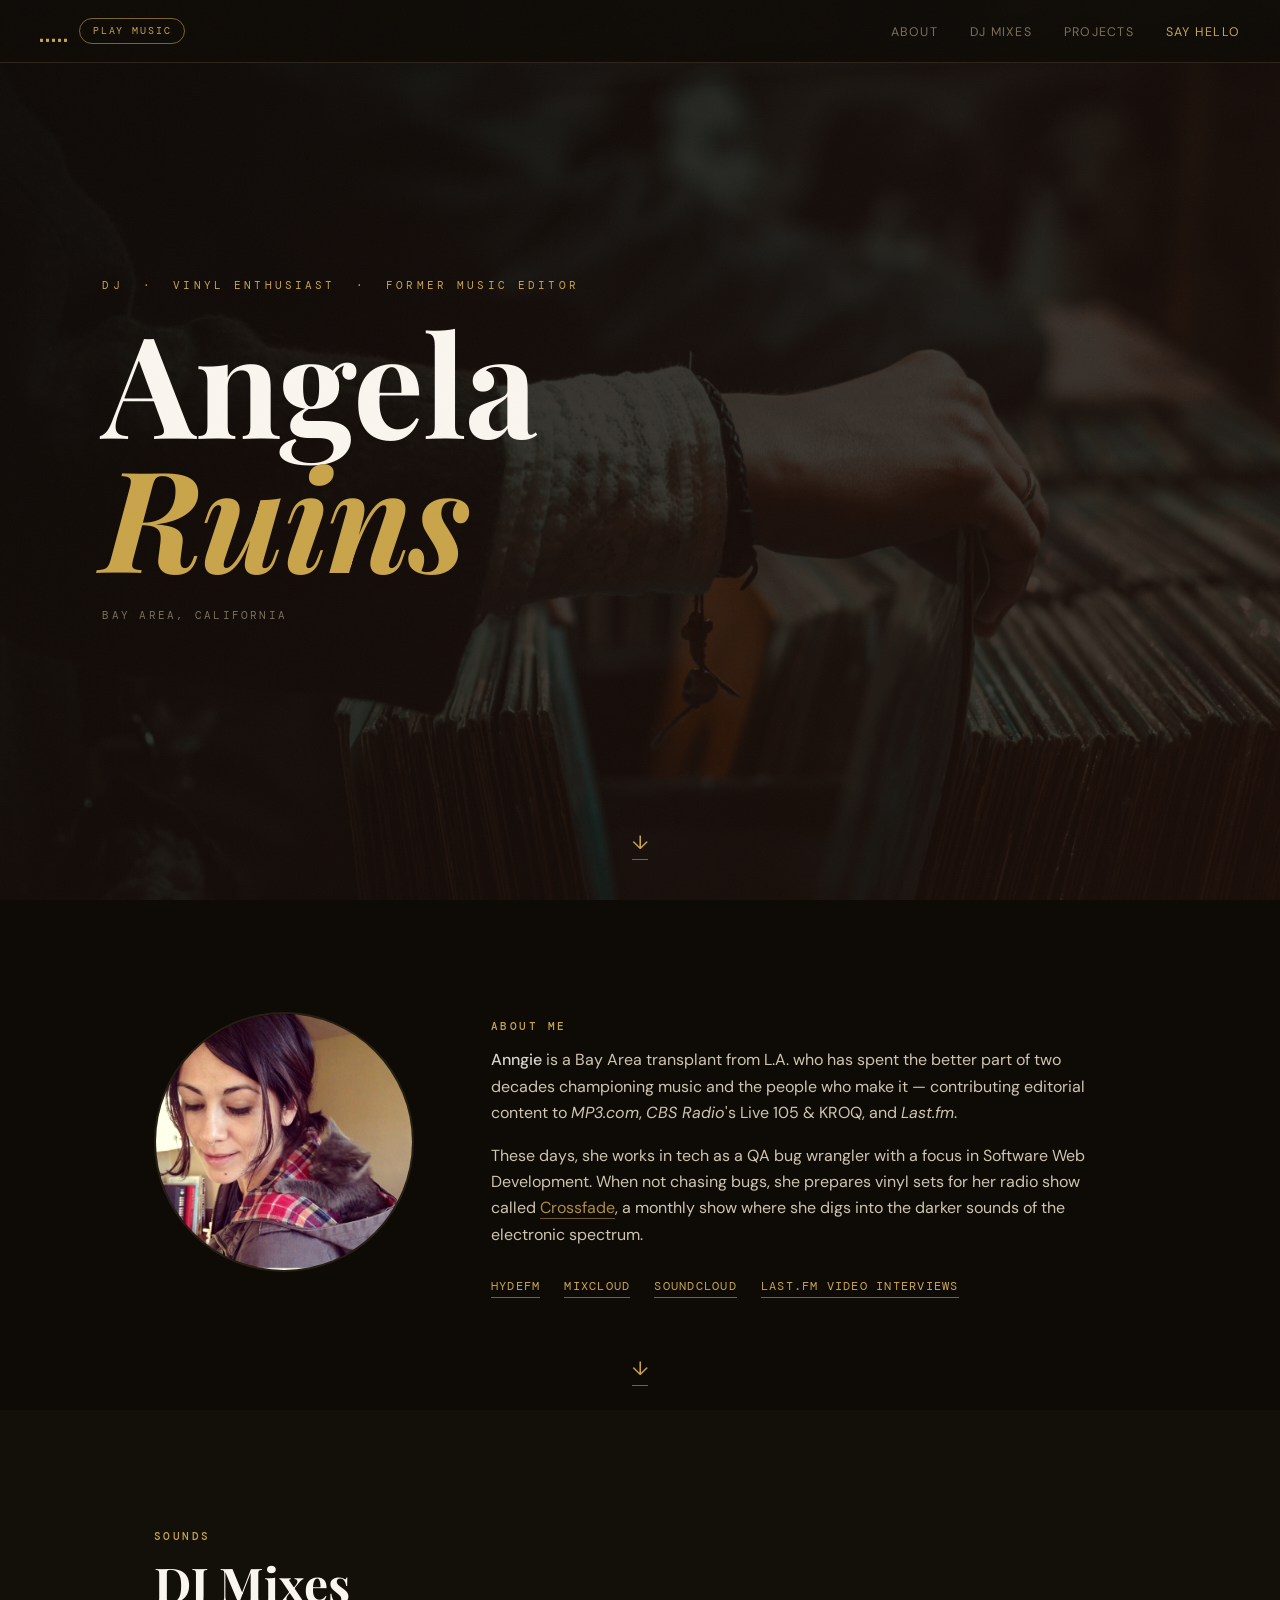
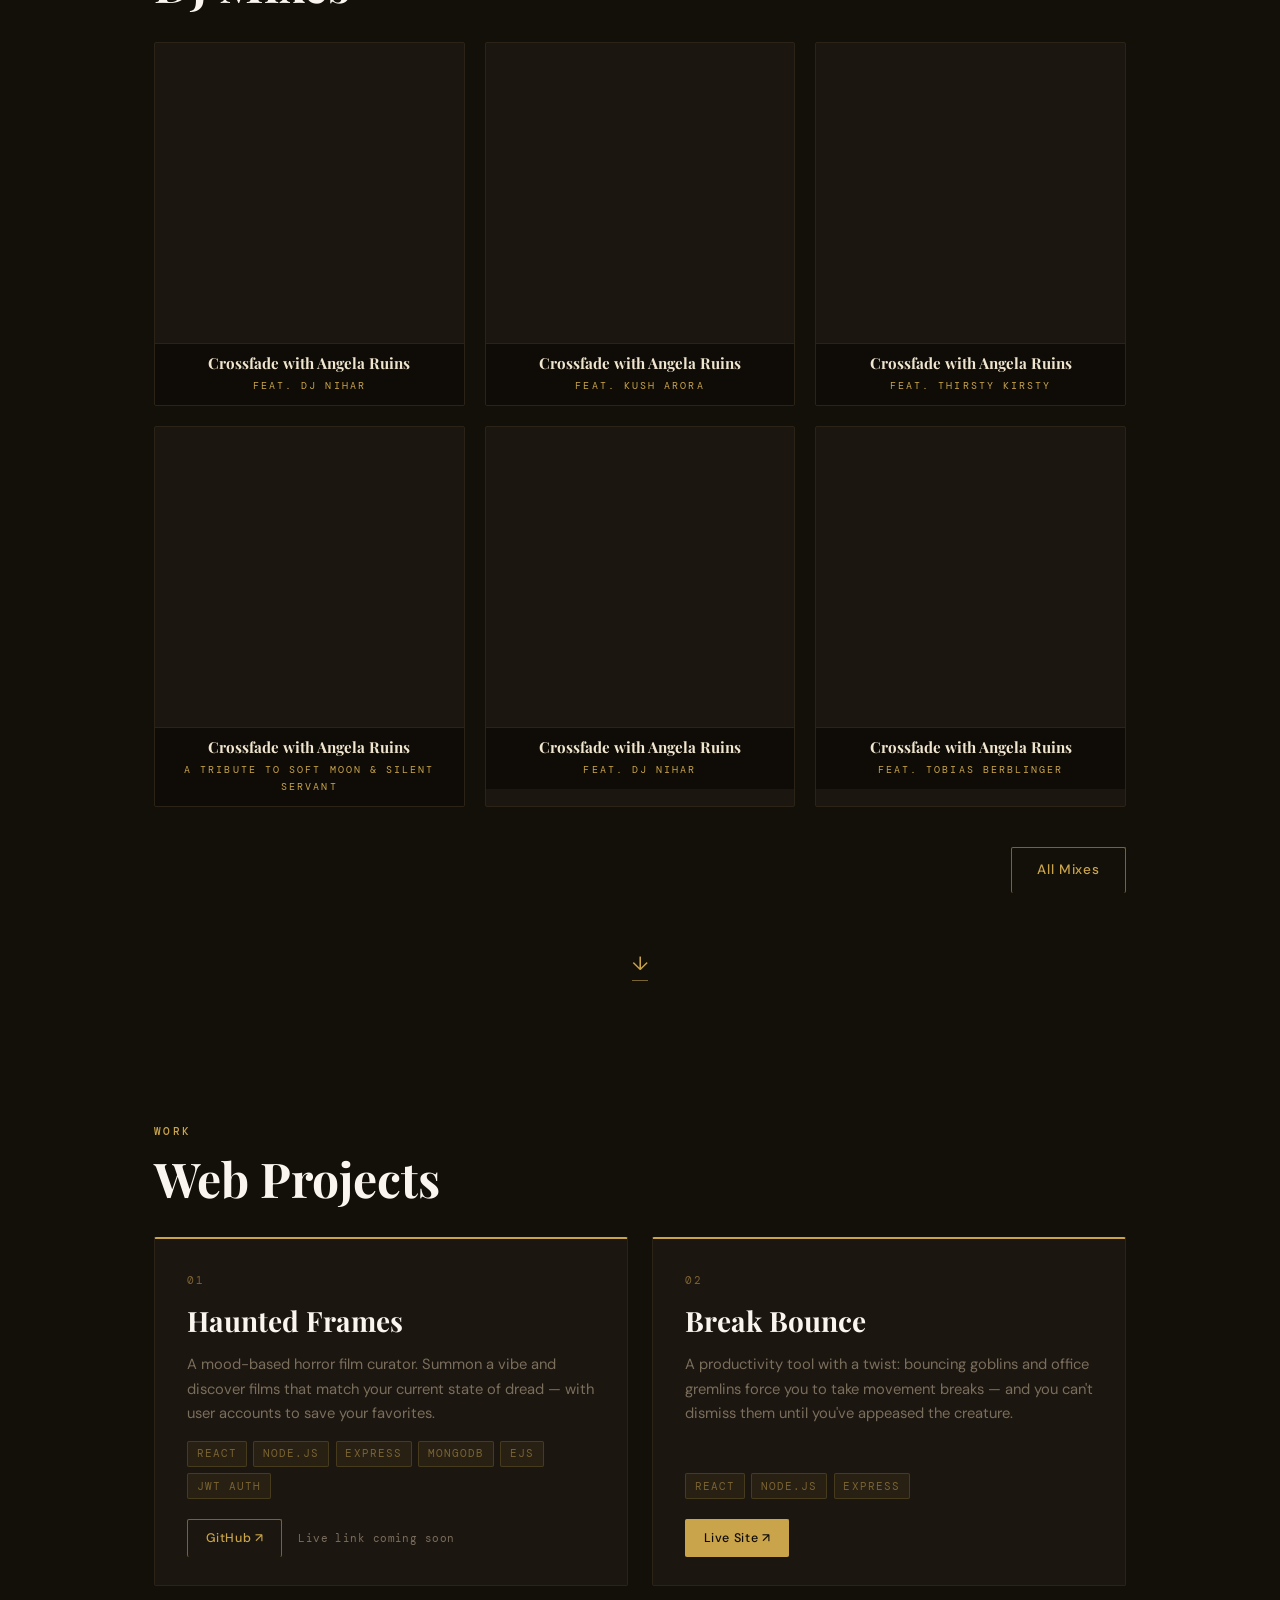
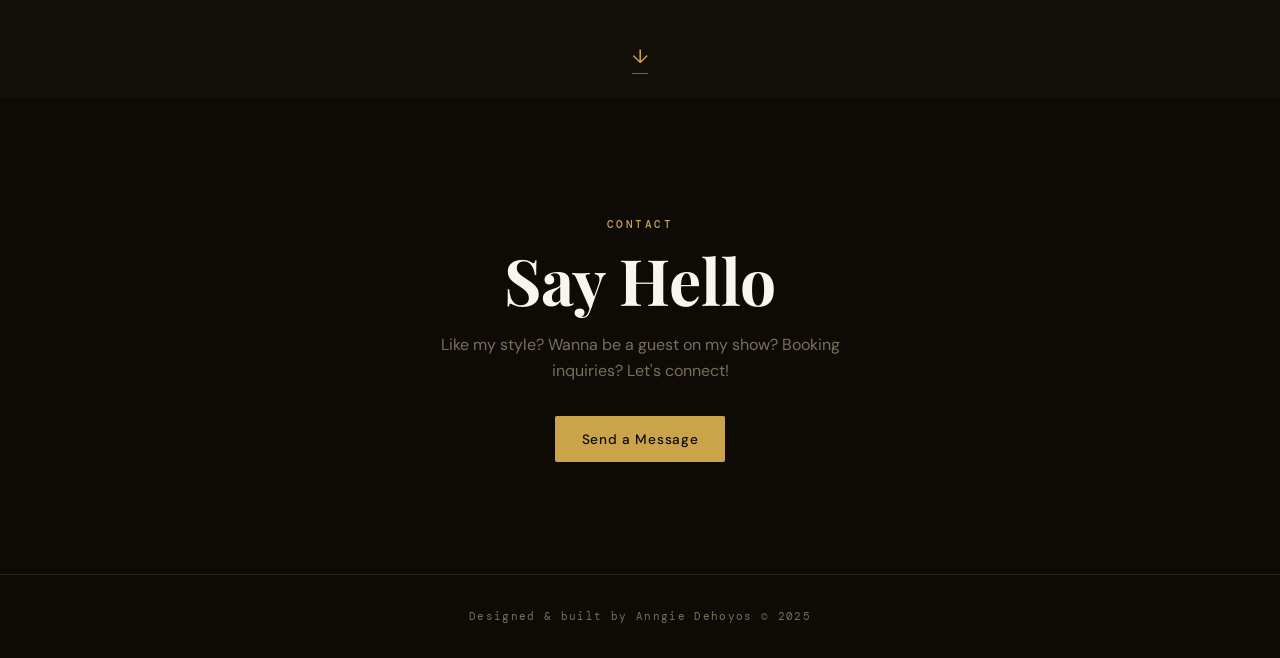
==== commit d7017db7: "Update site: remove Resume, add nav music toggle, new bio/links and copy" ====
--- a/index.html
+++ b/index.html
@@ -14,7 +14,13 @@
   </head>
   <body>
     <nav class="nav" id="nav">
-      <a href="#top" class="nav__logo" aria-label="Home">
+      <button
+        type="button"
+        class="nav__logo attention"
+        id="music-toggle"
+        aria-label="Play music"
+        aria-pressed="false"
+      >
         <span class="eq">
           <span class="eq__bar"></span>
           <span class="eq__bar"></span>
@@ -22,7 +28,17 @@
           <span class="eq__bar"></span>
           <span class="eq__bar"></span>
         </span>
-      </a>
+        <span class="nav__music-label" id="music-label">Play music</span>
+      </button>
+      <iframe
+        id="music-player"
+        title="Background music"
+        allow="autoplay"
+        tabindex="-1"
+        aria-hidden="true"
+        style="position: fixed; left: -9999px; bottom: 0; width: 300px; height: 120px; border: 0"
+        src="https://www.mixcloud.com/widget/iframe/?hide_cover=1&hide_tracklist=1&feed=%2Fangela_ruins%2Fserendipity-volume-1%2F"
+      ></iframe>
       <button
         class="nav__hamburger"
         id="hamburger"
@@ -37,7 +53,6 @@
         <li><a href="#about">About</a></li>
         <li><a href="#mixes">DJ Mixes</a></li>
         <li><a href="#projects">Projects</a></li>
-        <li><a href="#resume">Resume</a></li>
         <li><a href="#contact" class="nav__cta">Say Hello</a></li>
       </ul>
     </nav>
@@ -46,7 +61,7 @@
       <div class="hero__overlay"></div>
       <div class="hero__content">
         <p class="hero__eyebrow">
-          Vinyl DJ &nbsp;·&nbsp; Music Enthusiast &nbsp;·&nbsp; Former Editor
+          DJ &nbsp;·&nbsp; Vinyl Enthusiast &nbsp;·&nbsp; Former Music Editor
         </p>
         <h1 class="hero__name">Angela<br /><em>Ruins</em></h1>
         <p class="hero__location">Bay Area, California</p>
@@ -76,16 +91,16 @@
               <em>Last.fm</em>.
             </p>
             <p>
-              These days she works at a tech company as a QA software tester
-              while also exploring front-end web development. Outside of work,
-              she hosts a monthly vinyl DJ show
+              These days, she works in tech as a QA bug wrangler with a focus in
+              Software Web Development. When not chasing bugs, she prepares
+              vinyl sets for her radio show called
               <a
                 href="https://hydefm.com/residents/angela-ruins/"
                 target="_blank"
                 rel="noopener"
                 >Crossfade</a
-              >
-              on HydeFM.
+              >, a monthly show where she digs into the darker sounds of the
+              electronic spectrum.
             </p>
             <div class="about__links">
               <a
@@ -94,10 +109,29 @@
                 rel="noopener"
                 >HydeFM</a
               >
+              <a
+                href="https://www.mixcloud.com/angela_ruins/"
+                target="_blank"
+                rel="noopener"
+                >Mixcloud</a
+              >
+              <a
+                href="https://soundcloud.com/bugbiyte"
+                target="_blank"
+                rel="noopener"
+                >SoundCloud</a
+              >
+              <a
+                href="https://www.youtube.com/playlist?list=PLVH97Ky1Lmrg"
+                target="_blank"
+                rel="noopener"
+                >Last.fm Video Interviews</a
+              >
             </div>
           </div>
         </div>
       </div>
+      <a href="#mixes" class="hero__scroll" aria-label="Scroll down">↓</a>
     </section>
 
     <!-- ============ DJ MIXES ============ -->
@@ -180,12 +214,17 @@
               allow="autoplay"
               src="https://w.soundcloud.com/player/?url=https%3A//api.soundcloud.com/tracks/2106575844&color=%23c9a44a&auto_play=false&hide_related=false&show_comments=true&show_user=true&show_reposts=false&show_teaser=true&visual=true"
             ></iframe>
+            <div class="mix-card__label">
+              <p class="mix-card__show">Crossfade with Angela Ruins</p>
+              <p class="mix-card__guest">feat. Tobias Berblinger</p>
+            </div>
           </div>
         </div>
         <div class="mixes__more">
           <a href="djmixes.html" class="btn btn--outline">All Mixes</a>
         </div>
       </div>
+      <a href="#projects" class="hero__scroll" aria-label="Scroll down">↓</a>
     </section>
 
     <!-- ============ PROJECTS ============ -->
@@ -241,54 +280,7 @@
           </article>
         </div>
       </div>
-    </section>
-
-    <!-- ============ RESUME ============ -->
-    <section class="resume" id="resume">
-      <div class="container">
-        <span class="label">Resume</span>
-        <h2>QA Software Engineer</h2>
-        <div class="resume__inner">
-          <div class="resume__experience">
-            <h3>Experience</h3>
-
-            <div class="resume__entry">
-              <div class="resume__entry-header">
-                <strong>QA Software Engineer</strong>
-                <span class="resume__years">2022 — Present</span>
-              </div>
-              <p class="resume__company">Apple &nbsp;·&nbsp; Cupertino, CA</p>
-              <p class="resume__detail">
-                Add your key responsibilities and accomplishments here.
-              </p>
-            </div>
-
-            <div class="resume__entry">
-              <div class="resume__entry-header">
-                <strong>Previous Role</strong>
-                <span class="resume__years">20XX — 20XX</span>
-              </div>
-              <p class="resume__company">Company Name</p>
-              <p class="resume__detail">
-                Add your key responsibilities and accomplishments here.
-              </p>
-            </div>
-          </div>
-
-          <div class="resume__skills">
-            <h3>Skills</h3>
-            <ul>
-              <li>Front End & Software Web Development</li>
-              <li>QA/UAT Testing</li>
-              <li>API Testing</li>
-              <li>Automation / Playwright</li>
-              <li>JavaScript (Node.JS)</li>
-              <li>React</li>
-              <li>Git &amp; GitHub</li>
-            </ul>
-          </div>
-        </div>
-      </div>
+      <a href="#contact" class="hero__scroll" aria-label="Scroll down">↓</a>
     </section>
 
     <!-- ============ CONTACT ============ -->
@@ -297,8 +289,8 @@
         <span class="label">Contact</span>
         <h2 class="contact__heading">Say Hello</h2>
         <p class="contact__sub">
-          Got a project to collaborate on, a mix to share, or just want to
-          connect?
+          Like my style? Wanna be a guest on my show? Booking inquiries? Let's
+          connect!
         </p>
         <a href="mailto:thakillerbee@gmail.com" class="btn btn--accent"
           >Send a Message</a
@@ -312,6 +304,7 @@
       </div>
     </footer>
 
+    <script src="https://widget.mixcloud.com/media/js/widgetApi.js"></script>
     <script src="js/main.js"></script>
   </body>
 </html>
--- a/css/style.css
+++ b/css/style.css
@@ -172,6 +172,10 @@
 }
 
 .nav__logo {
+  background: none;
+  border: none;
+  padding: 0;
+  cursor: pointer;
   font-family: var(--serif);
   font-size: 1.2rem;
   font-style: italic;
@@ -196,6 +200,43 @@
   border-radius: 1px;
   transform-origin: bottom;
   animation: eq-bounce 0.9s ease-in-out infinite alternate;
+}
+button.nav__logo {
+  display: inline-flex;
+  align-items: center;
+  gap: 0.75rem;
+}
+.nav__music-label {
+  font-family: var(--mono);
+  font-size: 0.65rem;
+  font-style: normal;
+  letter-spacing: 0.18em;
+  text-transform: uppercase;
+  color: var(--gold);
+  border: 1px solid var(--gold-dim);
+  border-radius: 999px;
+  padding: 0.35rem 0.8rem;
+  transition: background 0.2s, color 0.2s, border-color 0.2s;
+}
+button.nav__logo:hover .nav__music-label {
+  background: var(--gold);
+  color: var(--bg);
+  border-color: var(--gold);
+}
+button.nav__logo.attention .nav__music-label {
+  animation: music-pulse 2s ease-out infinite;
+}
+@keyframes music-pulse {
+  0%   { box-shadow: 0 0 0 0 rgba(201, 164, 74, 0.55); }
+  70%  { box-shadow: 0 0 0 10px rgba(201, 164, 74, 0); }
+  100% { box-shadow: 0 0 0 0 rgba(201, 164, 74, 0); }
+}
+@media (prefers-reduced-motion: reduce) {
+  button.nav__logo.attention .nav__music-label { animation: none; }
+}
+button.nav__logo:not(.playing) .eq__bar {
+  animation: none;
+  transform: scaleY(0.15);
 }
 .eq__bar:nth-child(1) { animation-duration: 0.8s;  animation-delay: 0.0s;  }
 .eq__bar:nth-child(2) { animation-duration: 1.1s;  animation-delay: 0.2s;  }
@@ -322,6 +363,7 @@
   animation: bob 2.5s ease-in-out infinite;
   border: none;
 }
+section .hero__scroll { bottom: 1.5rem; }
 @keyframes bob {
   0%, 100% { transform: translateX(-50%) translateY(0); }
   50%       { transform: translateX(-50%) translateY(7px); }
@@ -331,6 +373,7 @@
    SECTIONS — shared
    ============================================================ */
 section {
+  position: relative;
   padding: clamp(4.5rem, 9vw, 7rem) 0;
   scroll-margin-top: 70px;
 }
@@ -365,7 +408,8 @@
 
 .about__links {
   display: flex;
-  gap: 1.5rem;
+  flex-wrap: wrap;
+  gap: 0.75rem 1.5rem;
   margin-top: 1.75rem;
 }
 
@@ -519,86 +563,6 @@
 }
 
 /* ============================================================
-   RESUME
-   ============================================================ */
-.resume { background: var(--bg-alt); }
-
-.resume__inner {
-  display: grid;
-  grid-template-columns: 2fr 1fr;
-  gap: clamp(2rem, 6vw, 5rem);
-}
-
-.resume__experience h3,
-.resume__skills h3 {
-  padding-bottom: 1rem;
-  border-bottom: 1px solid var(--border);
-  margin-bottom: 0;
-}
-
-.resume__entry {
-  padding: 1.5rem 0;
-  border-bottom: 1px solid var(--border);
-}
-
-.resume__entry-header {
-  display: flex;
-  justify-content: space-between;
-  align-items: baseline;
-  gap: 1rem;
-  margin-bottom: 0.35rem;
-}
-.resume__entry-header strong {
-  font-family: var(--serif);
-  font-size: 1.05rem;
-  font-weight: 700;
-  color: var(--white);
-}
-
-.resume__years {
-  font-family: var(--mono);
-  font-size: 0.7rem;
-  letter-spacing: 0.1em;
-  color: var(--gold-dim);
-  white-space: nowrap;
-}
-
-.resume__company {
-  font-size: 0.8rem;
-  font-family: var(--mono);
-  color: var(--gold);
-  letter-spacing: 0.06em;
-  margin-bottom: 0.5rem;
-  opacity: 1;
-}
-
-.resume__detail {
-  font-size: 0.88rem;
-  color: var(--muted);
-  opacity: 1;
-}
-
-.resume__skills ul {
-  display: flex;
-  flex-direction: column;
-  gap: 0.65rem;
-  margin-top: 1.5rem;
-}
-.resume__skills li {
-  font-size: 0.88rem;
-  color: var(--cream);
-  padding-left: 1rem;
-  position: relative;
-  opacity: 0.85;
-}
-.resume__skills li::before {
-  content: '–';
-  position: absolute;
-  left: 0;
-  color: var(--gold-dim);
-}
-
-/* ============================================================
    CONTACT
    ============================================================ */
 .contact {
@@ -652,10 +616,6 @@
 @media (max-width: 900px) {
   .mixes__grid {
     grid-template-columns: repeat(2, 1fr);
-  }
-  .resume__inner {
-    grid-template-columns: 1fr;
-    gap: 2.5rem;
   }
 }
 
@@ -689,9 +649,4 @@
 
   .projects__grid { grid-template-columns: 1fr; }
   .mixes__grid    { grid-template-columns: 1fr; }
-
-  .resume__entry-header {
-    flex-direction: column;
-    gap: 0.15rem;
-  }
-}
+}
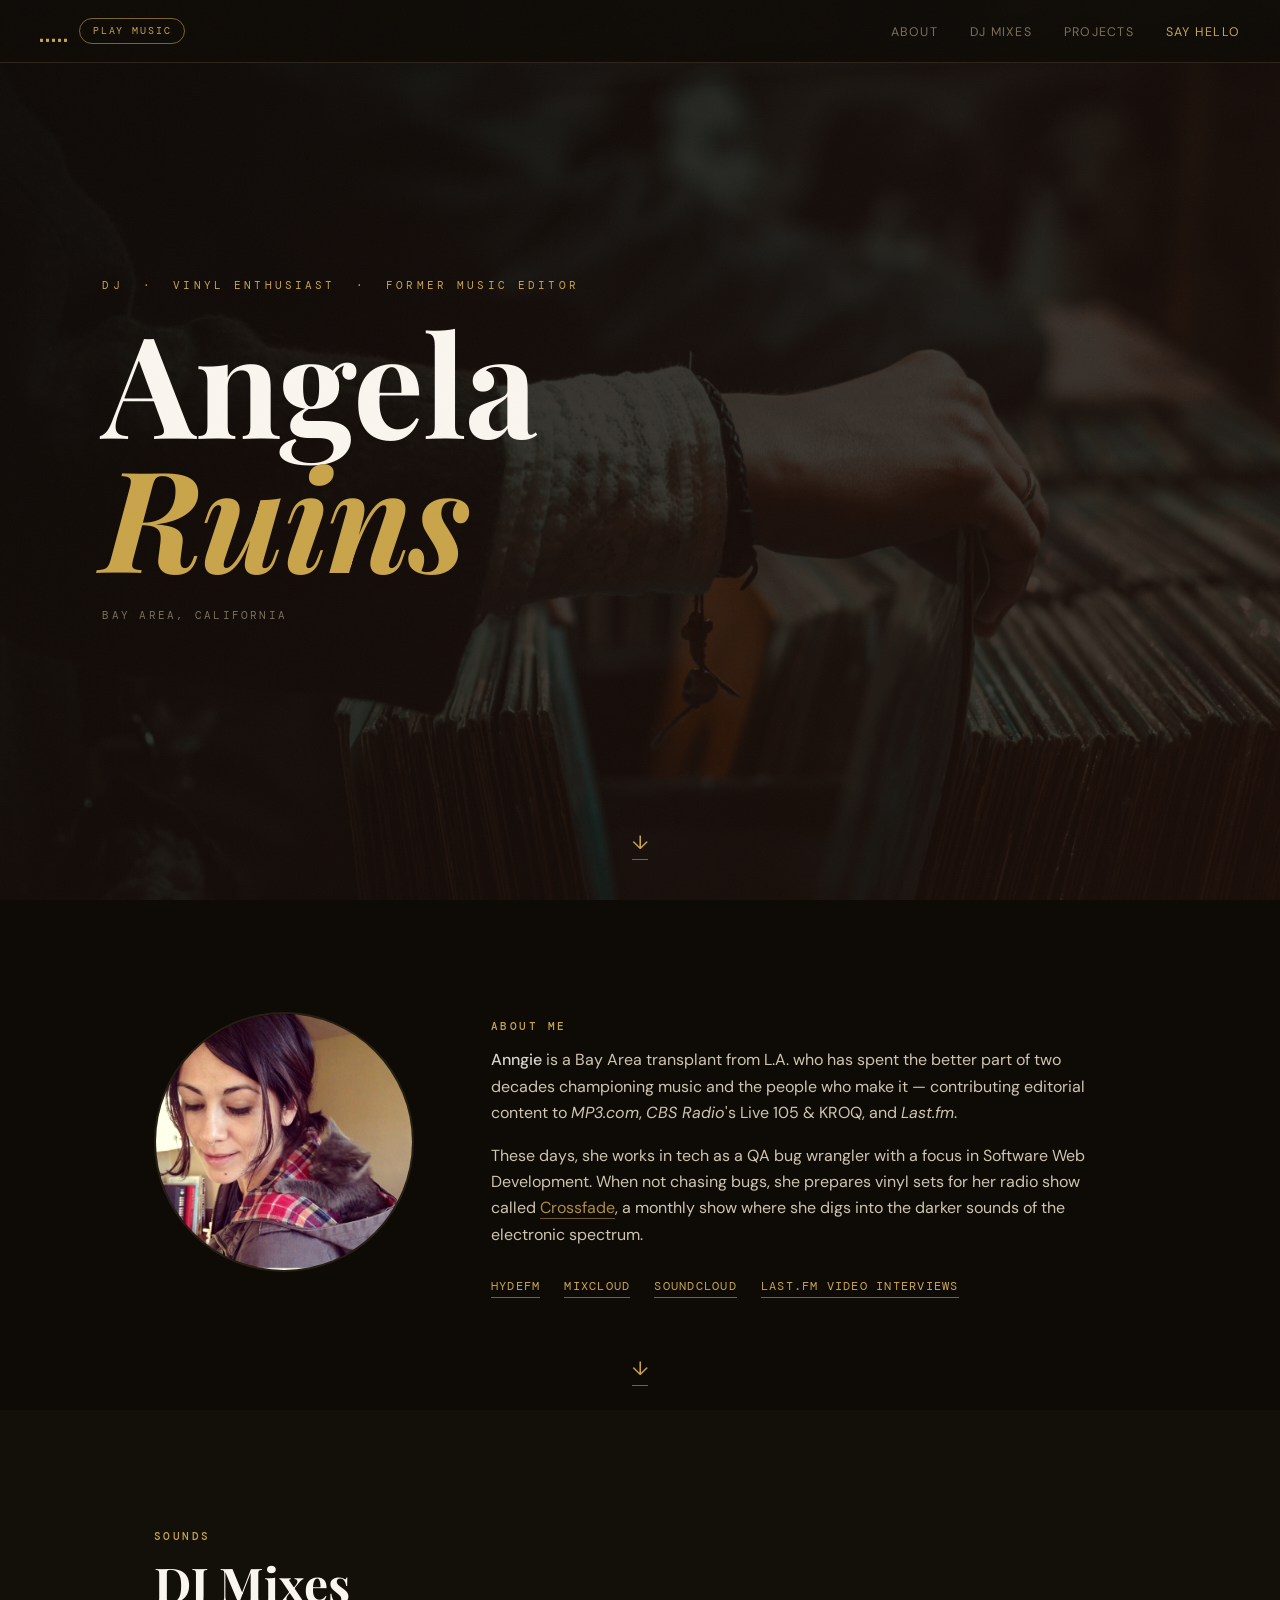
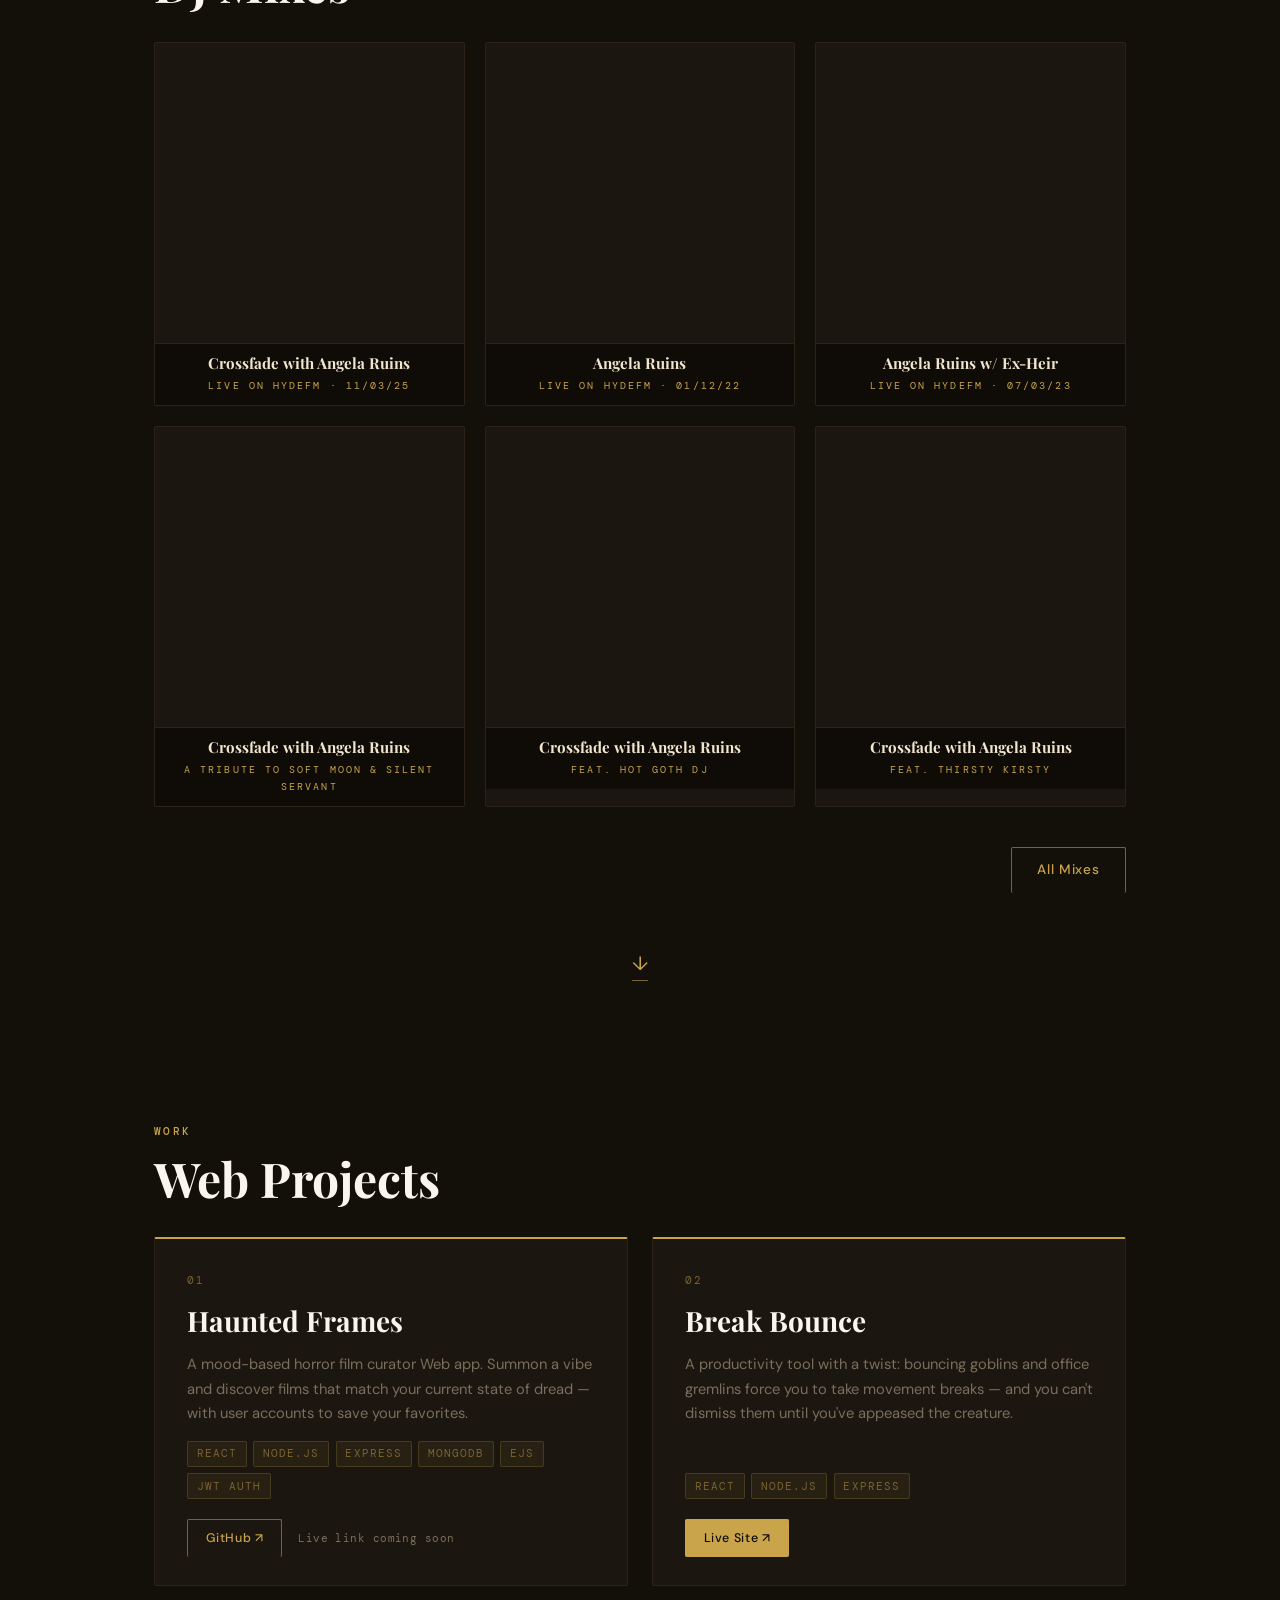
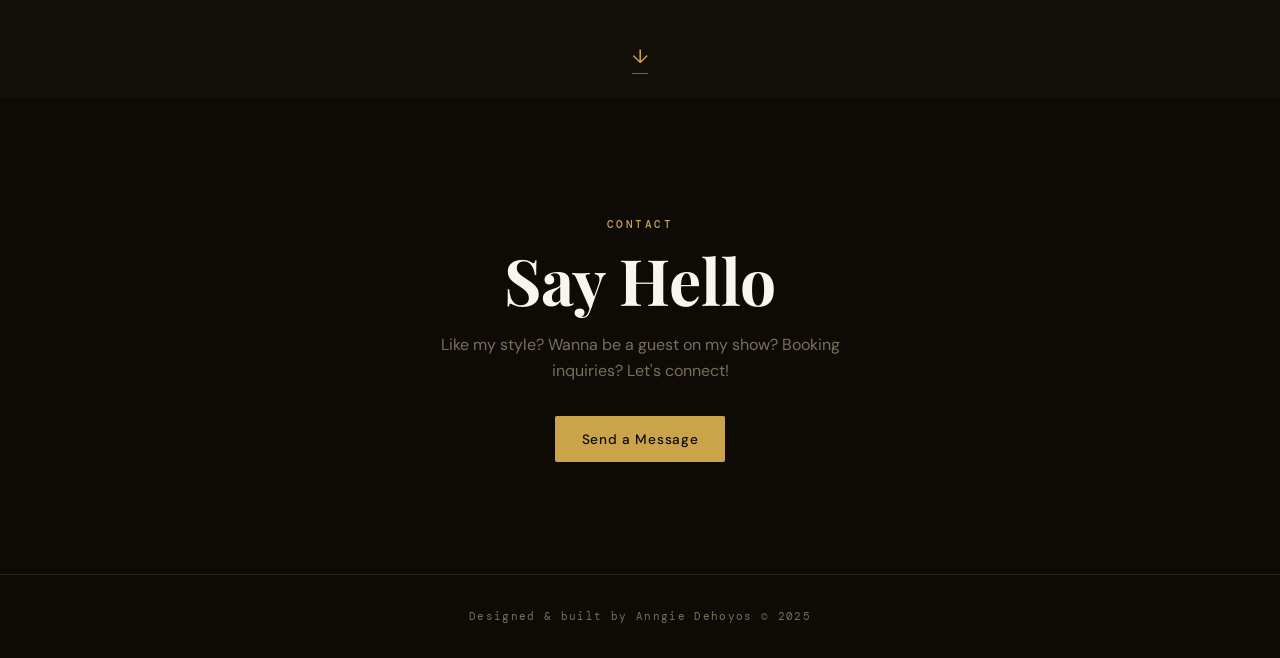
==== commit c2606b15: "Update mixes, music player placement, and project copy" ====
--- a/index.html
+++ b/index.html
@@ -32,12 +32,10 @@
       </button>
       <iframe
         id="music-player"
-        title="Background music"
+        class="music-player"
+        title="Mixcloud player: Serendipity Volume 1"
         allow="autoplay"
-        tabindex="-1"
-        aria-hidden="true"
-        style="position: fixed; left: -9999px; bottom: 0; width: 300px; height: 120px; border: 0"
-        src="https://www.mixcloud.com/widget/iframe/?hide_cover=1&hide_tracklist=1&feed=%2Fangela_ruins%2Fserendipity-volume-1%2F"
+        src="https://www.mixcloud.com/widget/iframe/?hide_cover=1&mini=1&hide_tracklist=1&feed=%2Fangela_ruins%2Fserendipity-volume-1%2F"
       ></iframe>
       <button
         class="nav__hamburger"
@@ -145,37 +143,37 @@
               scrolling="no"
               frameborder="no"
               allow="autoplay"
-              src="https://w.soundcloud.com/player/?url=https%3A//api.soundcloud.com/tracks/1441502086&color=%23c9a44a&auto_play=false&hide_related=false&show_comments=true&show_user=true&show_reposts=false&show_teaser=true&visual=true"
+              src="https://w.soundcloud.com/player/?url=https%3A//api.soundcloud.com/tracks/soundcloud%253Atracks%253A2205954567&color=%23c9a44a&auto_play=false&hide_related=false&show_comments=true&show_user=true&show_reposts=false&show_teaser=true&visual=true"
             ></iframe>
             <div class="mix-card__label">
               <p class="mix-card__show">Crossfade with Angela Ruins</p>
-              <p class="mix-card__guest">feat. DJ Nihar</p>
-            </div>
-          </div>
-
-          <div class="mix-card">
-            <iframe
-              scrolling="no"
-              frameborder="no"
-              allow="autoplay"
-              src="https://w.soundcloud.com/player/?url=https%3A//api.soundcloud.com/tracks/1631159748&color=%23c9a44a&auto_play=false&hide_related=false&show_comments=true&show_user=true&show_reposts=false&show_teaser=true&visual=true"
-            ></iframe>
-            <div class="mix-card__label">
-              <p class="mix-card__show">Crossfade with Angela Ruins</p>
-              <p class="mix-card__guest">feat. Kush Arora</p>
-            </div>
-          </div>
-
-          <div class="mix-card">
-            <iframe
-              scrolling="no"
-              frameborder="no"
-              allow="autoplay"
-              src="https://w.soundcloud.com/player/?url=https%3A//api.soundcloud.com/tracks/2148086550&color=%23c9a44a&auto_play=false&hide_related=false&show_comments=true&show_user=true&show_reposts=false&show_teaser=true&visual=true"
-            ></iframe>
-            <div class="mix-card__label">
-              <p class="mix-card__show">Crossfade with Angela Ruins</p>
-              <p class="mix-card__guest">feat. Thirsty Kirsty</p>
+              <p class="mix-card__guest">Live on HydeFM &middot; 11/03/25</p>
+            </div>
+          </div>
+
+          <div class="mix-card">
+            <iframe
+              scrolling="no"
+              frameborder="no"
+              allow="autoplay"
+              src="https://w.soundcloud.com/player/?url=https%3A//api.soundcloud.com/tracks/soundcloud%253Atracks%253A1195471783&color=%23c9a44a&auto_play=false&hide_related=false&show_comments=true&show_user=true&show_reposts=false&show_teaser=true&visual=true"
+            ></iframe>
+            <div class="mix-card__label">
+              <p class="mix-card__show">Angela Ruins</p>
+              <p class="mix-card__guest">Live on HydeFM &middot; 01/12/22</p>
+            </div>
+          </div>
+
+          <div class="mix-card">
+            <iframe
+              scrolling="no"
+              frameborder="no"
+              allow="autoplay"
+              src="https://w.soundcloud.com/player/?url=https%3A//api.soundcloud.com/tracks/soundcloud%253Atracks%253A1555539739&color=%23c9a44a&auto_play=false&hide_related=false&show_comments=true&show_user=true&show_reposts=false&show_teaser=true&visual=true"
+            ></iframe>
+            <div class="mix-card__label">
+              <p class="mix-card__show">Angela Ruins w/ Ex-Heir</p>
+              <p class="mix-card__guest">Live on HydeFM &middot; 07/03/23</p>
             </div>
           </div>
 
@@ -199,24 +197,24 @@
               scrolling="no"
               frameborder="no"
               allow="autoplay"
-              src="https://w.soundcloud.com/player/?url=https%3A//api.soundcloud.com/tracks/1608524070&color=%23c9a44a&auto_play=false&hide_related=false&show_comments=true&show_user=true&show_reposts=false&show_teaser=true&visual=true"
+              src="https://w.soundcloud.com/player/?url=https%3A//api.soundcloud.com/tracks/1930806062&color=%23c9a44a&auto_play=false&hide_related=false&show_comments=true&show_user=true&show_reposts=false&show_teaser=true&visual=true"
             ></iframe>
             <div class="mix-card__label">
               <p class="mix-card__show">Crossfade with Angela Ruins</p>
-              <p class="mix-card__guest">feat. DJ Nihar</p>
-            </div>
-          </div>
-
-          <div class="mix-card">
-            <iframe
-              scrolling="no"
-              frameborder="no"
-              allow="autoplay"
-              src="https://w.soundcloud.com/player/?url=https%3A//api.soundcloud.com/tracks/2106575844&color=%23c9a44a&auto_play=false&hide_related=false&show_comments=true&show_user=true&show_reposts=false&show_teaser=true&visual=true"
+              <p class="mix-card__guest">feat. Hot Goth DJ</p>
+            </div>
+          </div>
+
+          <div class="mix-card">
+            <iframe
+              scrolling="no"
+              frameborder="no"
+              allow="autoplay"
+              src="https://w.soundcloud.com/player/?url=https%3A//api.soundcloud.com/tracks/2148086550&color=%23c9a44a&auto_play=false&hide_related=false&show_comments=true&show_user=true&show_reposts=false&show_teaser=true&visual=true"
             ></iframe>
             <div class="mix-card__label">
               <p class="mix-card__show">Crossfade with Angela Ruins</p>
-              <p class="mix-card__guest">feat. Tobias Berblinger</p>
+              <p class="mix-card__guest">feat. Thirsty Kirsty</p>
             </div>
           </div>
         </div>
@@ -237,9 +235,9 @@
             <span class="project-card__num">01</span>
             <h3 class="project-card__title">Haunted Frames</h3>
             <p class="project-card__desc">
-              A mood-based horror film curator. Summon a vibe and discover films
-              that match your current state of dread — with user accounts to
-              save your favorites.
+              A mood-based horror film curator Web app. Summon a vibe and
+              discover films that match your current state of dread — with user
+              accounts to save your favorites.
             </p>
             <ul class="project-card__stack">
               <li>React</li>
--- a/css/style.css
+++ b/css/style.css
@@ -185,6 +185,27 @@
 }
 .nav__logo:hover { color: var(--cream); }
 
+.music-player {
+  position: fixed;
+  right: 1rem;
+  top: 4.75rem;
+  width: min(320px, calc(100vw - 2rem));
+  height: 60px;
+  border: 1px solid var(--border);
+  border-radius: 4px;
+  background: var(--bg-card);
+  z-index: 900;
+  opacity: 0;
+  pointer-events: none;
+  transform: translateY(-1rem);
+  transition: opacity 0.3s, transform 0.3s;
+}
+.music-player.open {
+  opacity: 1;
+  pointer-events: auto;
+  transform: translateY(0);
+}
+
 .eq {
   display: inline-flex;
   align-items: flex-end;
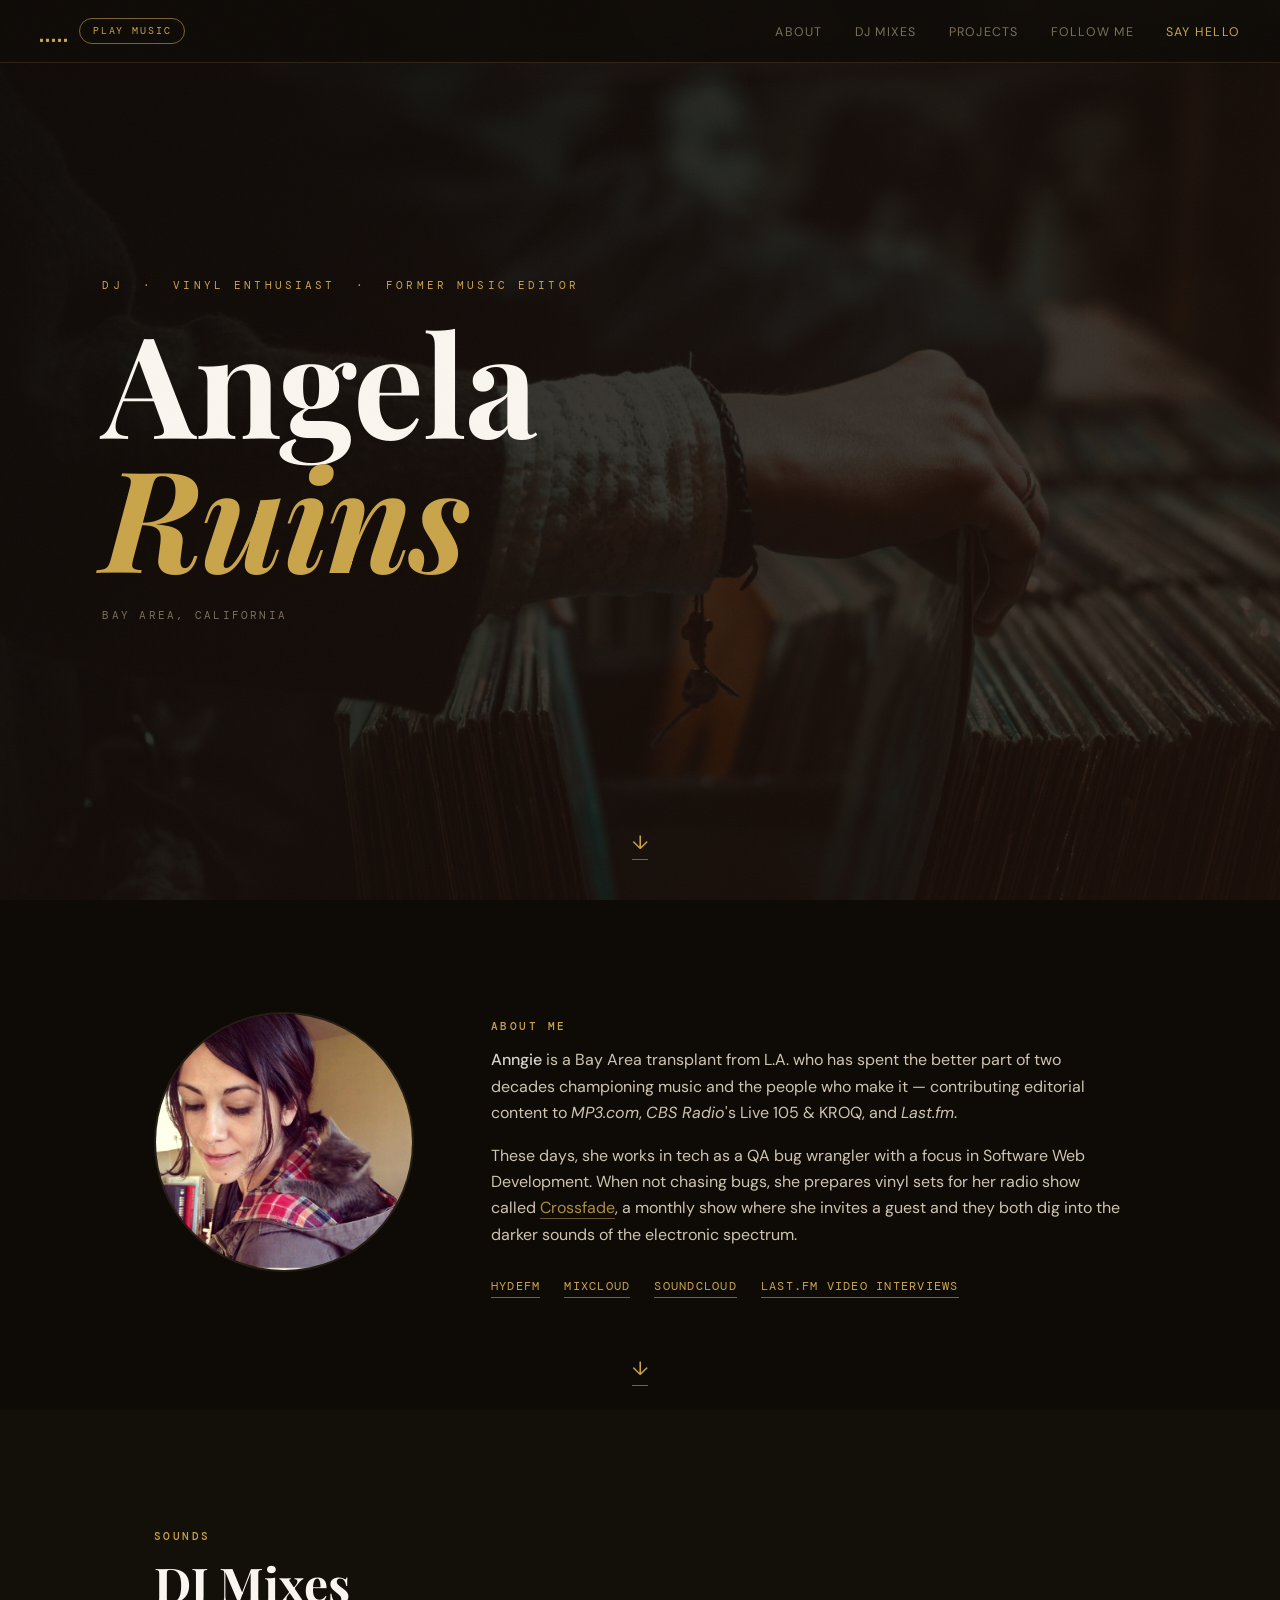
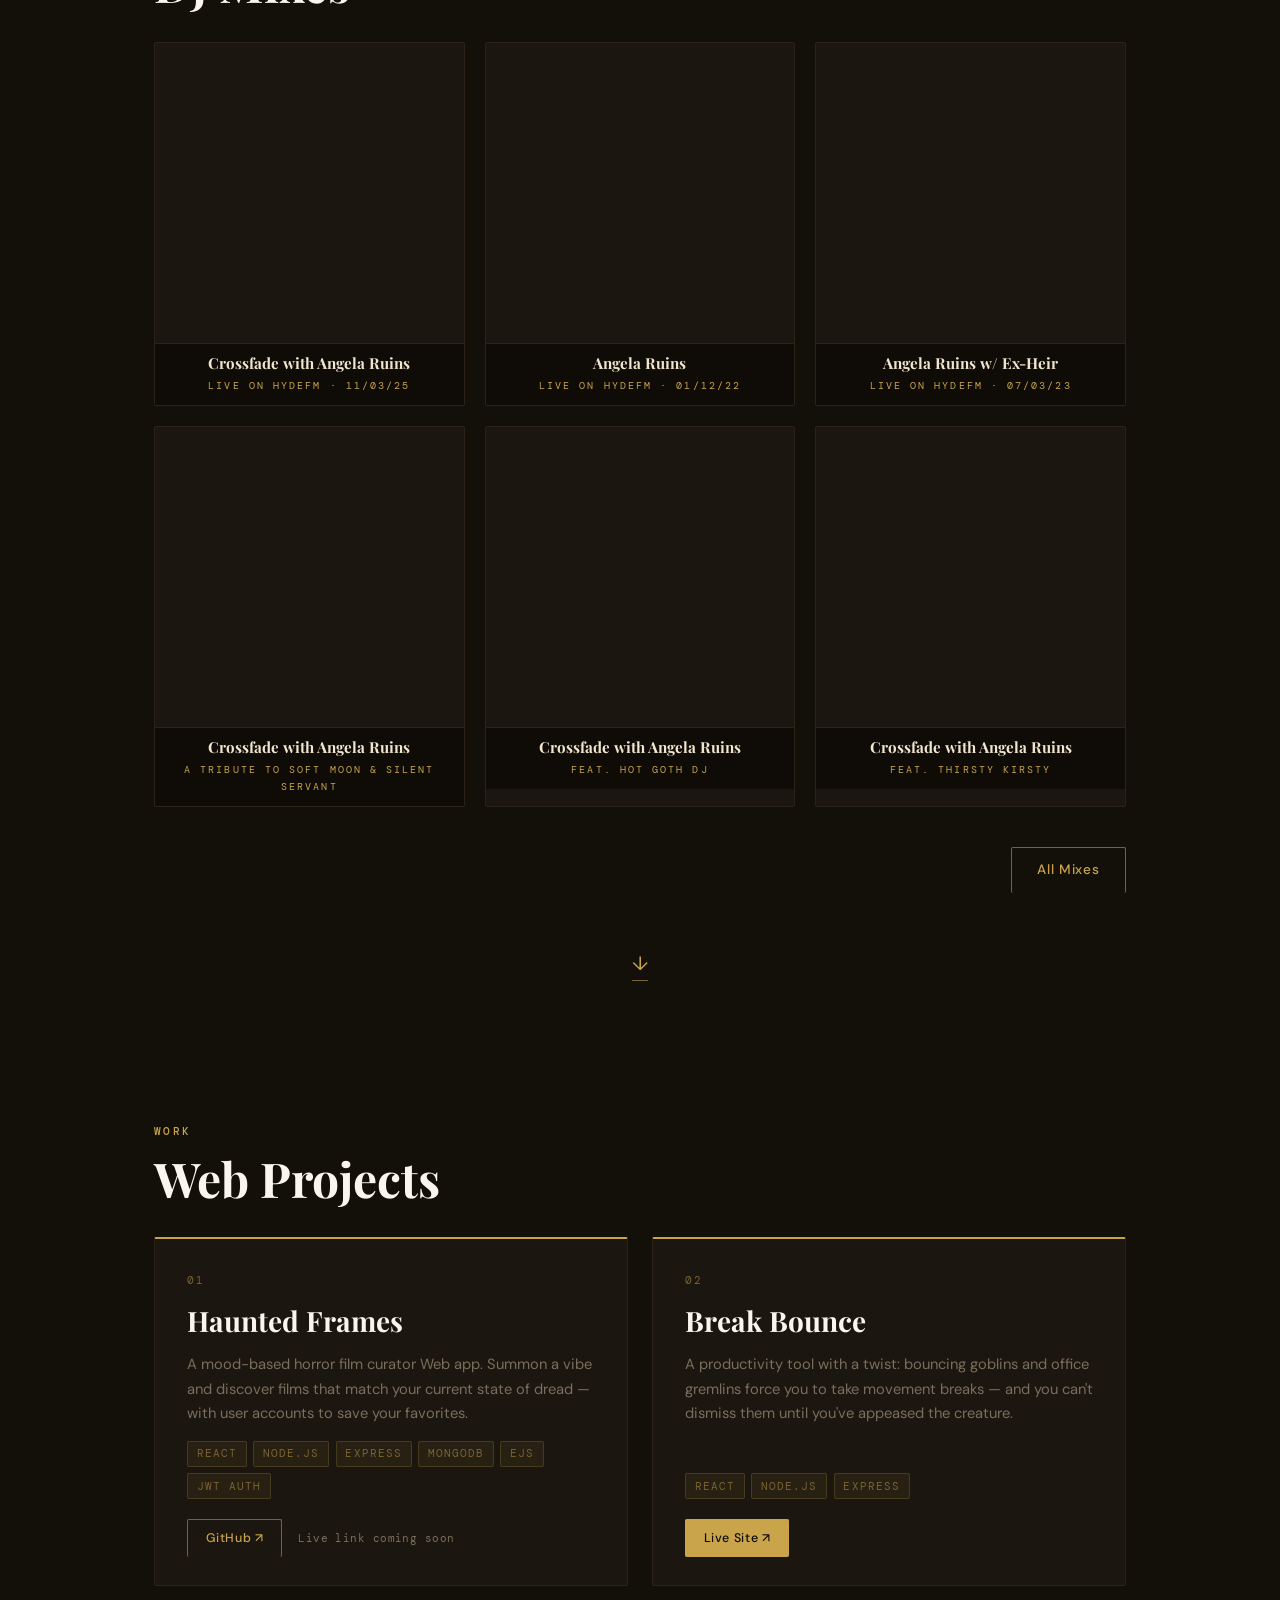
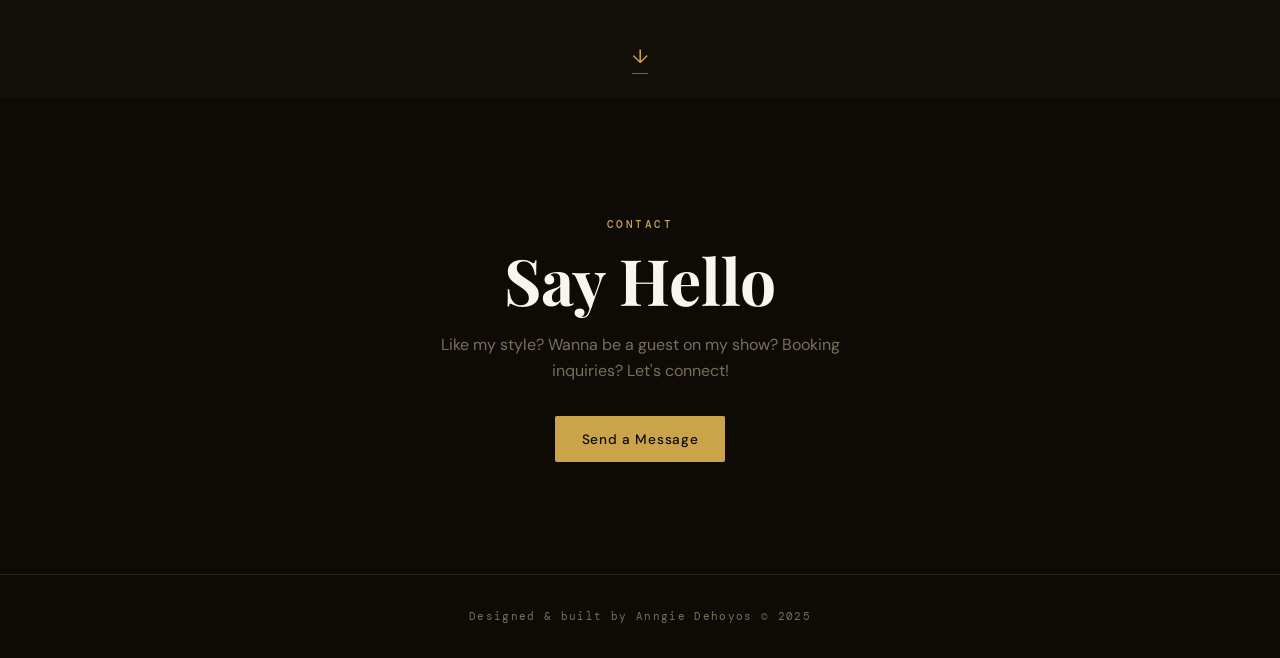
==== commit 1b69c379: "Add Follow Me nav link and update Crossfade bio" ====
--- a/index.html
+++ b/index.html
@@ -51,6 +51,14 @@
         <li><a href="#about">About</a></li>
         <li><a href="#mixes">DJ Mixes</a></li>
         <li><a href="#projects">Projects</a></li>
+        <li>
+          <a
+            href="https://www.instagram.com/angela_ruins/"
+            target="_blank"
+            rel="noopener"
+            >Follow Me</a
+          >
+        </li>
         <li><a href="#contact" class="nav__cta">Say Hello</a></li>
       </ul>
     </nav>
@@ -97,8 +105,8 @@
                 target="_blank"
                 rel="noopener"
                 >Crossfade</a
-              >, a monthly show where she digs into the darker sounds of the
-              electronic spectrum.
+              >, a monthly show where she invites a guest and they both dig
+              into the darker sounds of the electronic spectrum.
             </p>
             <div class="about__links">
               <a
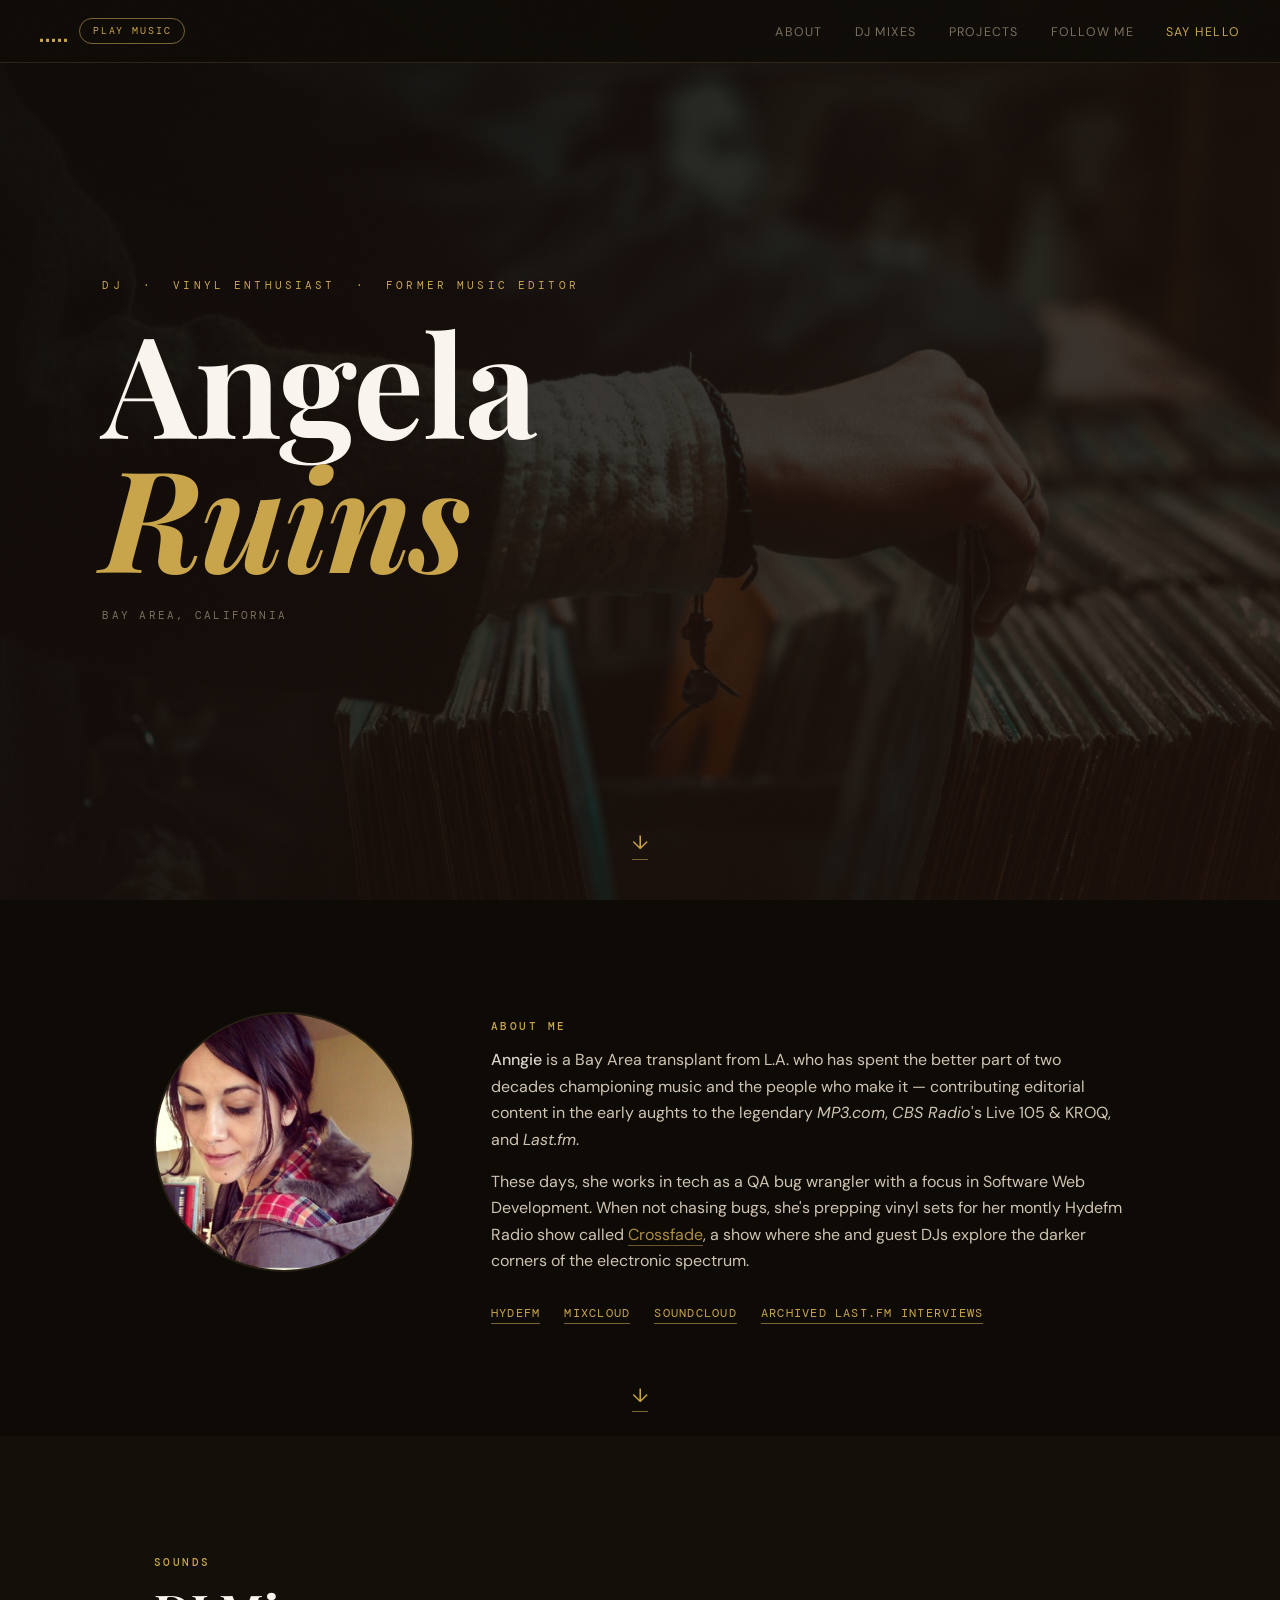
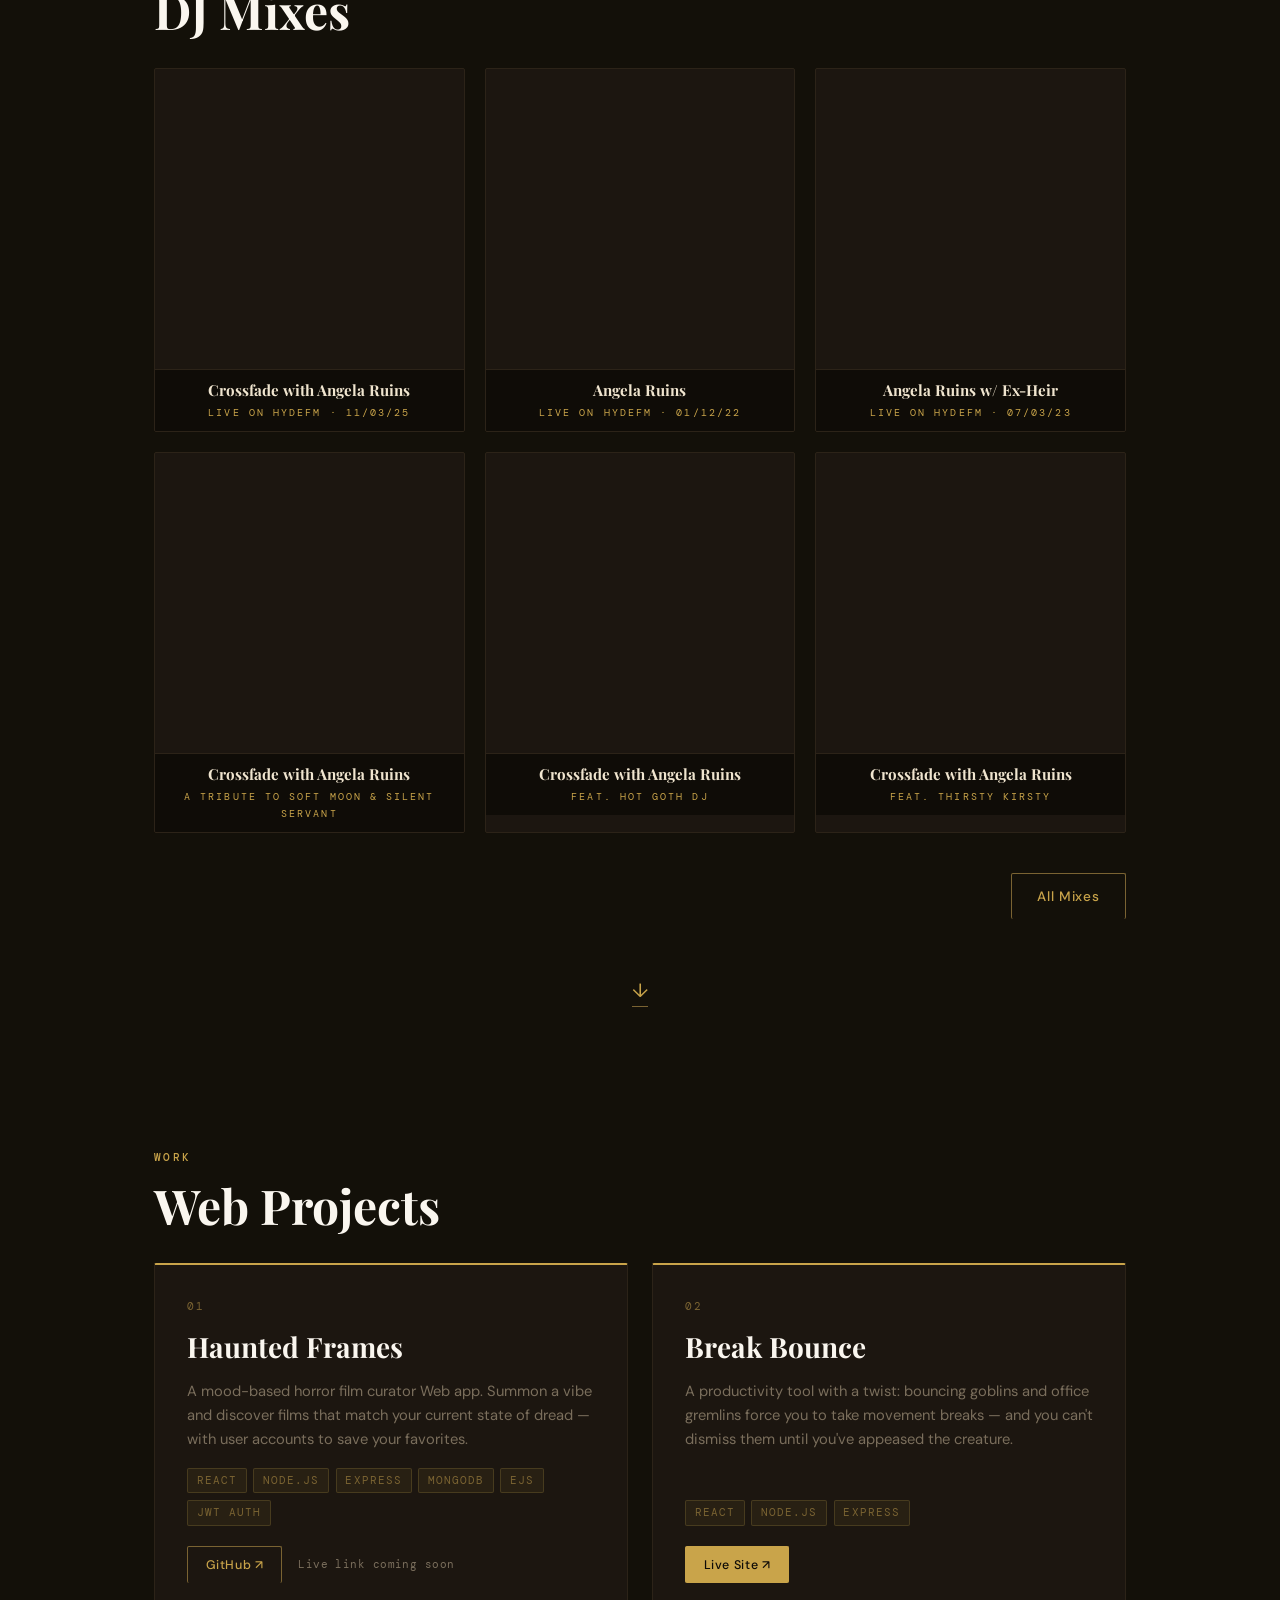
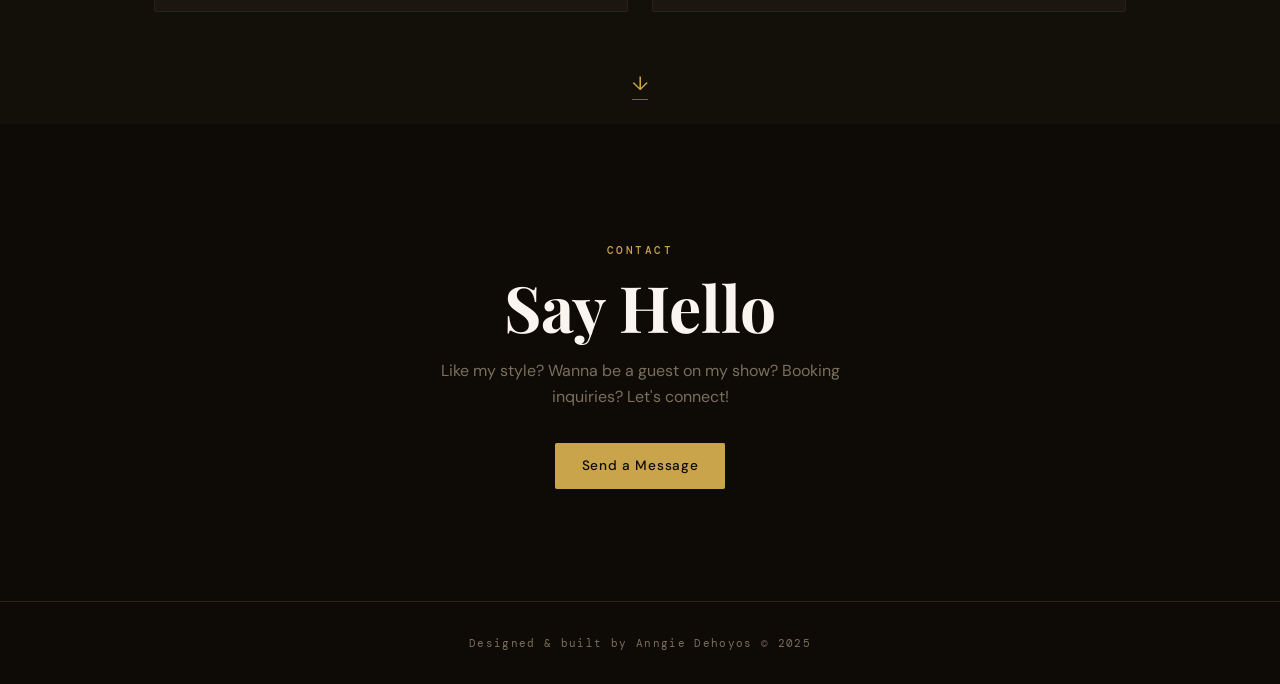
==== commit 69dbe40f: "updated bio" ====
--- a/index.html
+++ b/index.html
@@ -67,7 +67,8 @@
       <div class="hero__overlay"></div>
       <div class="hero__content">
         <p class="hero__eyebrow">
-          DJ &nbsp;·&nbsp; Vinyl Enthusiast &nbsp;·&nbsp; Former Music Editor
+          DJ &nbsp;·&nbsp; Vinyl Enthusiast &nbsp;·&nbsp; Former
+          <span class="hero__eyebrow-extra">Music </span>Editor
         </p>
         <h1 class="hero__name">Angela<br /><em>Ruins</em></h1>
         <p class="hero__location">Bay Area, California</p>
@@ -92,21 +93,21 @@
             <p>
               <strong>Anngie</strong> is a Bay Area transplant from L.A. who has
               spent the better part of two decades championing music and the
-              people who make it — contributing editorial content to
-              <em>MP3.com</em>, <em>CBS Radio</em>'s Live 105 &amp; KROQ, and
-              <em>Last.fm</em>.
+              people who make it — contributing editorial content in the early
+              aughts to the legendary <em>MP3.com</em>, <em>CBS Radio</em>'s
+              Live 105 &amp; KROQ, and <em>Last.fm</em>.
             </p>
             <p>
               These days, she works in tech as a QA bug wrangler with a focus in
-              Software Web Development. When not chasing bugs, she prepares
-              vinyl sets for her radio show called
+              Software Web Development. When not chasing bugs, she's prepping
+              vinyl sets for her montly Hydefm Radio show called
               <a
                 href="https://hydefm.com/residents/angela-ruins/"
                 target="_blank"
                 rel="noopener"
                 >Crossfade</a
-              >, a monthly show where she invites a guest and they both dig
-              into the darker sounds of the electronic spectrum.
+              >, a show where she and guest DJs explore the darker corners of
+              the electronic spectrum.
             </p>
             <div class="about__links">
               <a
@@ -131,7 +132,7 @@
                 href="https://www.youtube.com/playlist?list=PLVH97Ky1Lmrg"
                 target="_blank"
                 rel="noopener"
-                >Last.fm Video Interviews</a
+                >Archived Last.fm Interviews</a
               >
             </div>
           </div>
--- a/css/style.css
+++ b/css/style.css
@@ -641,21 +641,62 @@
 }
 
 @media (max-width: 700px) {
-  .nav__hamburger { display: flex; }
+  .nav {
+    padding: 1rem 1.5rem;
+    background: rgba(14, 11, 7, 0.97);
+    backdrop-filter: none;
+    -webkit-backdrop-filter: none;
+  }
+  button.nav__logo,
+  .music-player { display: none !important; }
+  .nav__hamburger { position: relative; z-index: 1001; display: flex; margin-left: auto; }
 
   .nav__links {
     display: none;
-    position: fixed;
-    inset: 0;
-    background: var(--bg);
+    position: absolute;
+    top: calc(100% + 0.5rem);
+    right: 1rem;
+    min-width: 150px;
+    padding: 1.25rem 1.25rem;
+    background: rgba(14, 11, 7, 0.97);
+    border: 1px solid var(--border);
+    border-radius: 4px;
+    box-shadow: 0 12px 30px rgba(0, 0, 0, 0.5);
     flex-direction: column;
-    justify-content: center;
-    align-items: center;
-    gap: 2.5rem;
+    align-items: flex-end;
+    gap: 1.1rem;
     z-index: 999;
   }
-  .nav__links.open { display: flex; }
-  .nav__links a { font-size: 1rem; }
+  .nav__links.open {
+    display: flex;
+    animation: menu-drop 0.2s ease-out;
+  }
+  @keyframes menu-drop {
+    from { opacity: 0; transform: translateY(-6px); }
+    to   { opacity: 1; transform: translateY(0); }
+  }
+  .nav__links a {
+    font-size: 0.8rem;
+    letter-spacing: 0.16em;
+    color: var(--cream);
+  }
+  .nav__links a.nav__cta { color: var(--gold); }
+
+  .hero {
+    align-items: flex-start;
+    padding-top: 7rem;
+  }
+  .hero__content {
+    display: flex;
+    flex-direction: column;
+  }
+  .hero__eyebrow {
+    order: 3;
+    font-size: 0.65rem;
+    letter-spacing: 0.16em;
+    margin-top: 2.75rem;
+    margin-bottom: 0;
+  }
 
   .about__inner {
     grid-template-columns: 1fr;
@@ -671,3 +712,7 @@
   .projects__grid { grid-template-columns: 1fr; }
   .mixes__grid    { grid-template-columns: 1fr; }
 }
+
+@media (max-width: 499px) {
+  .hero__eyebrow-extra { display: none; }
+}
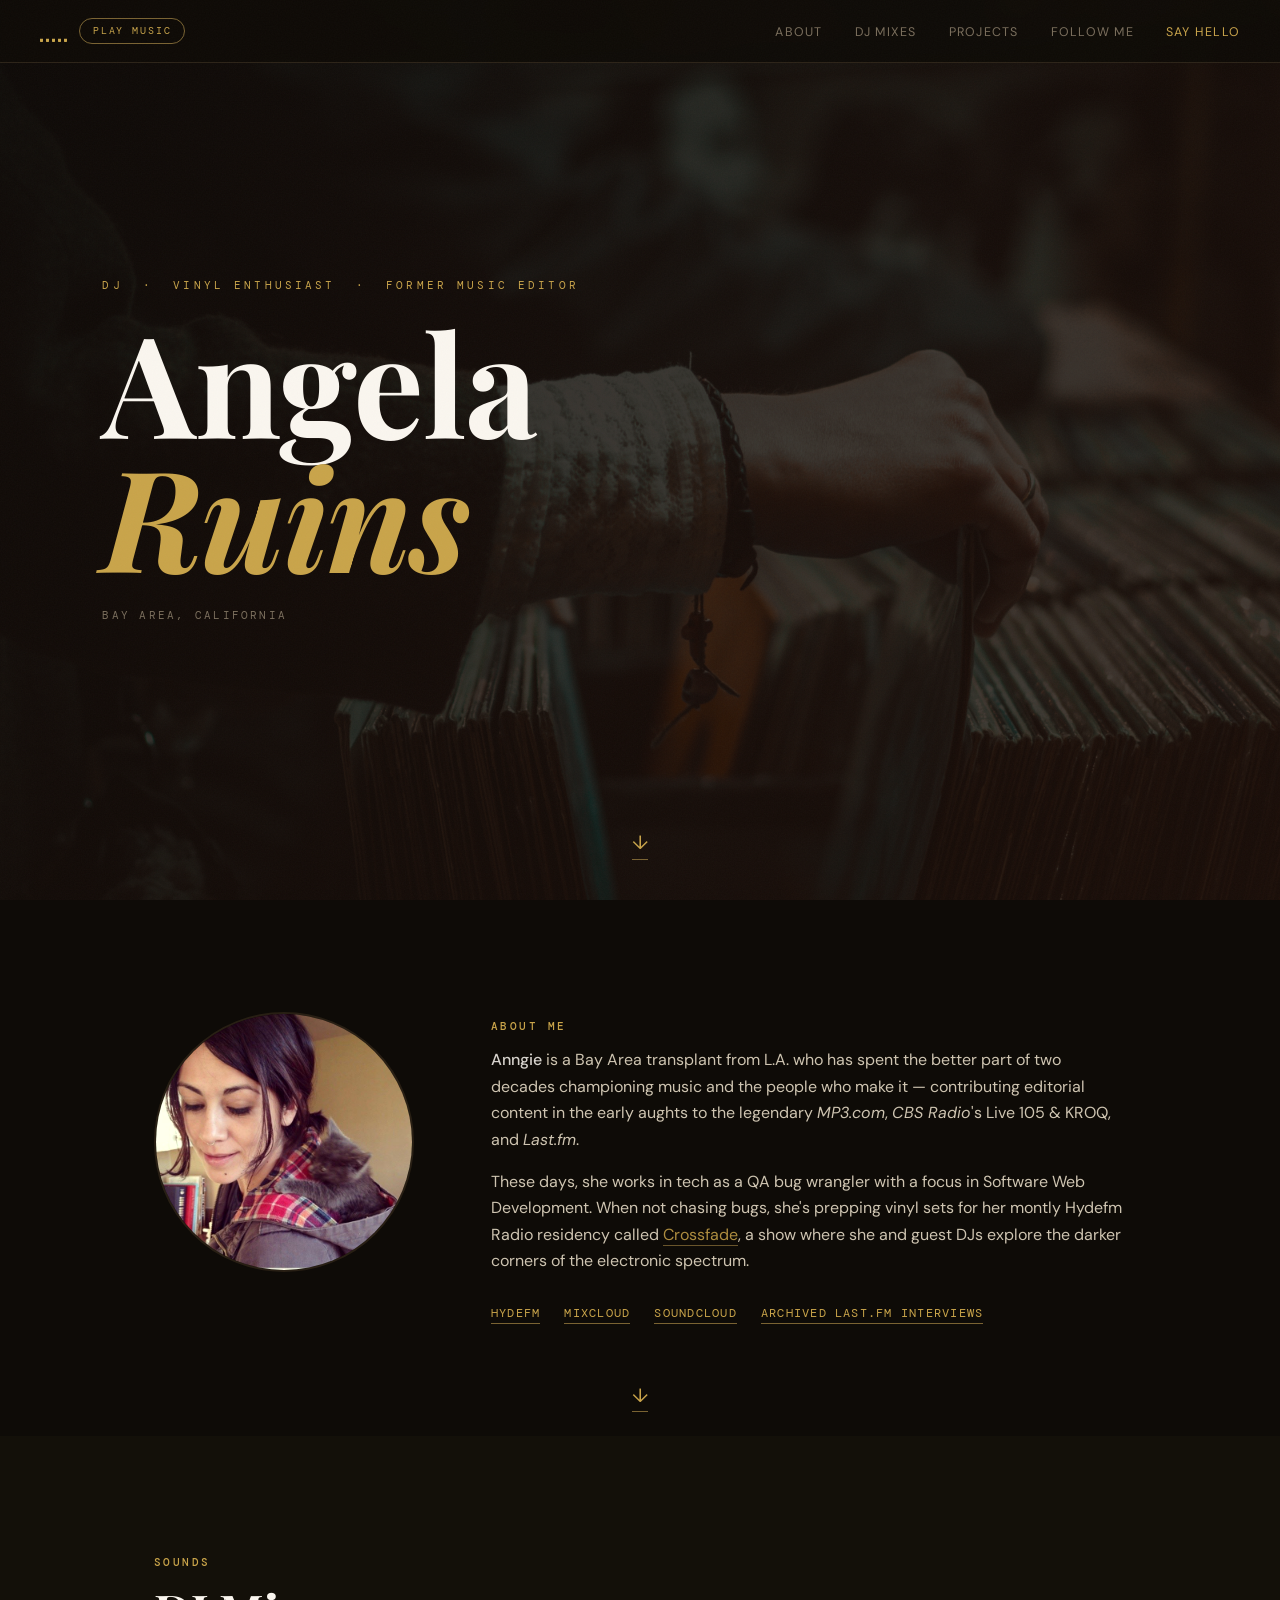
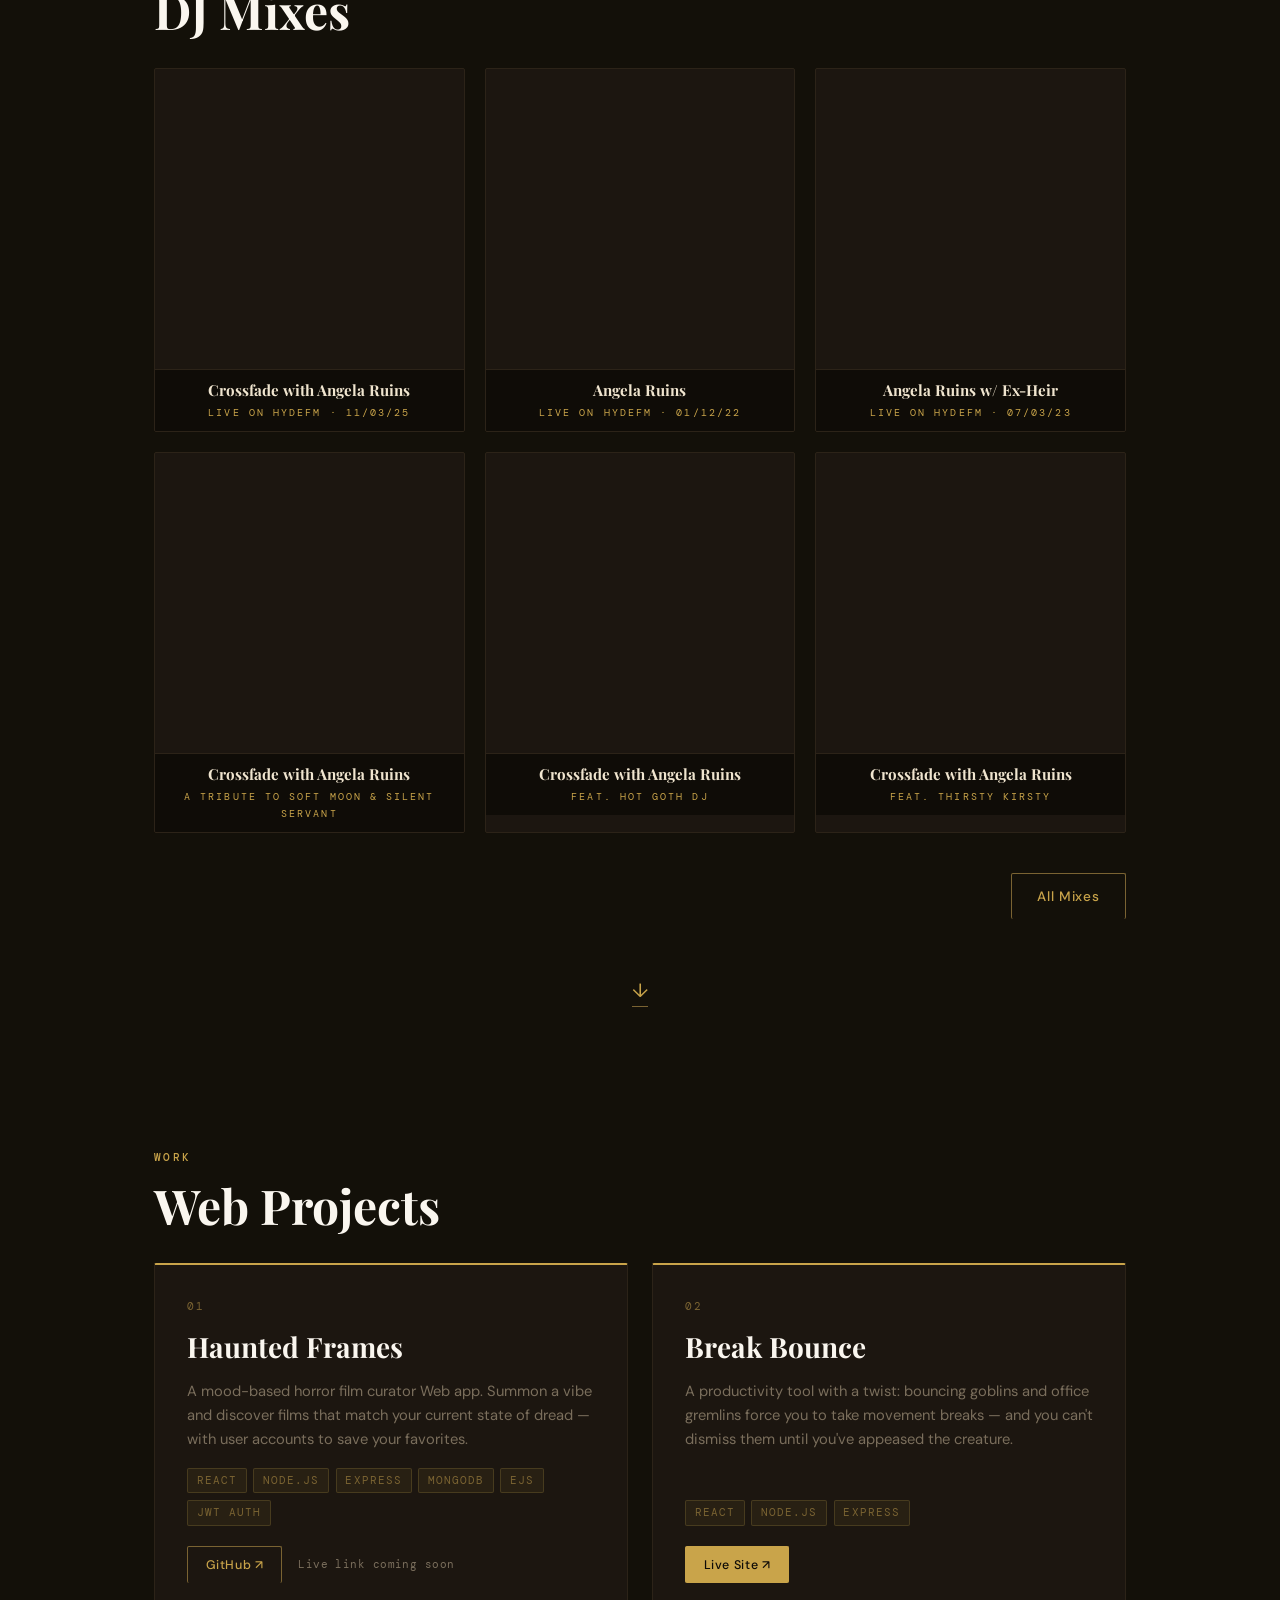
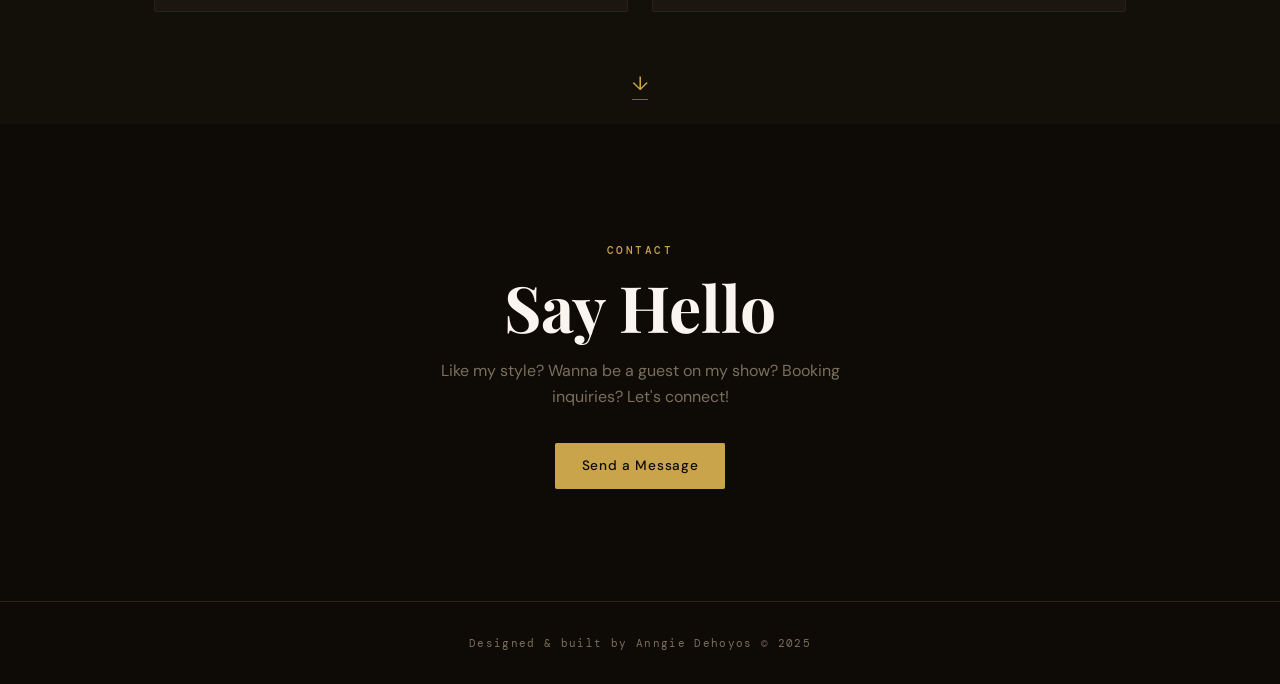
==== commit 4064bb1a: "update bio" ====
--- a/index.html
+++ b/index.html
@@ -100,7 +100,7 @@
             <p>
               These days, she works in tech as a QA bug wrangler with a focus in
               Software Web Development. When not chasing bugs, she's prepping
-              vinyl sets for her montly Hydefm Radio show called
+              vinyl sets for her montly Hydefm Radio residency called
               <a
                 href="https://hydefm.com/residents/angela-ruins/"
                 target="_blank"
